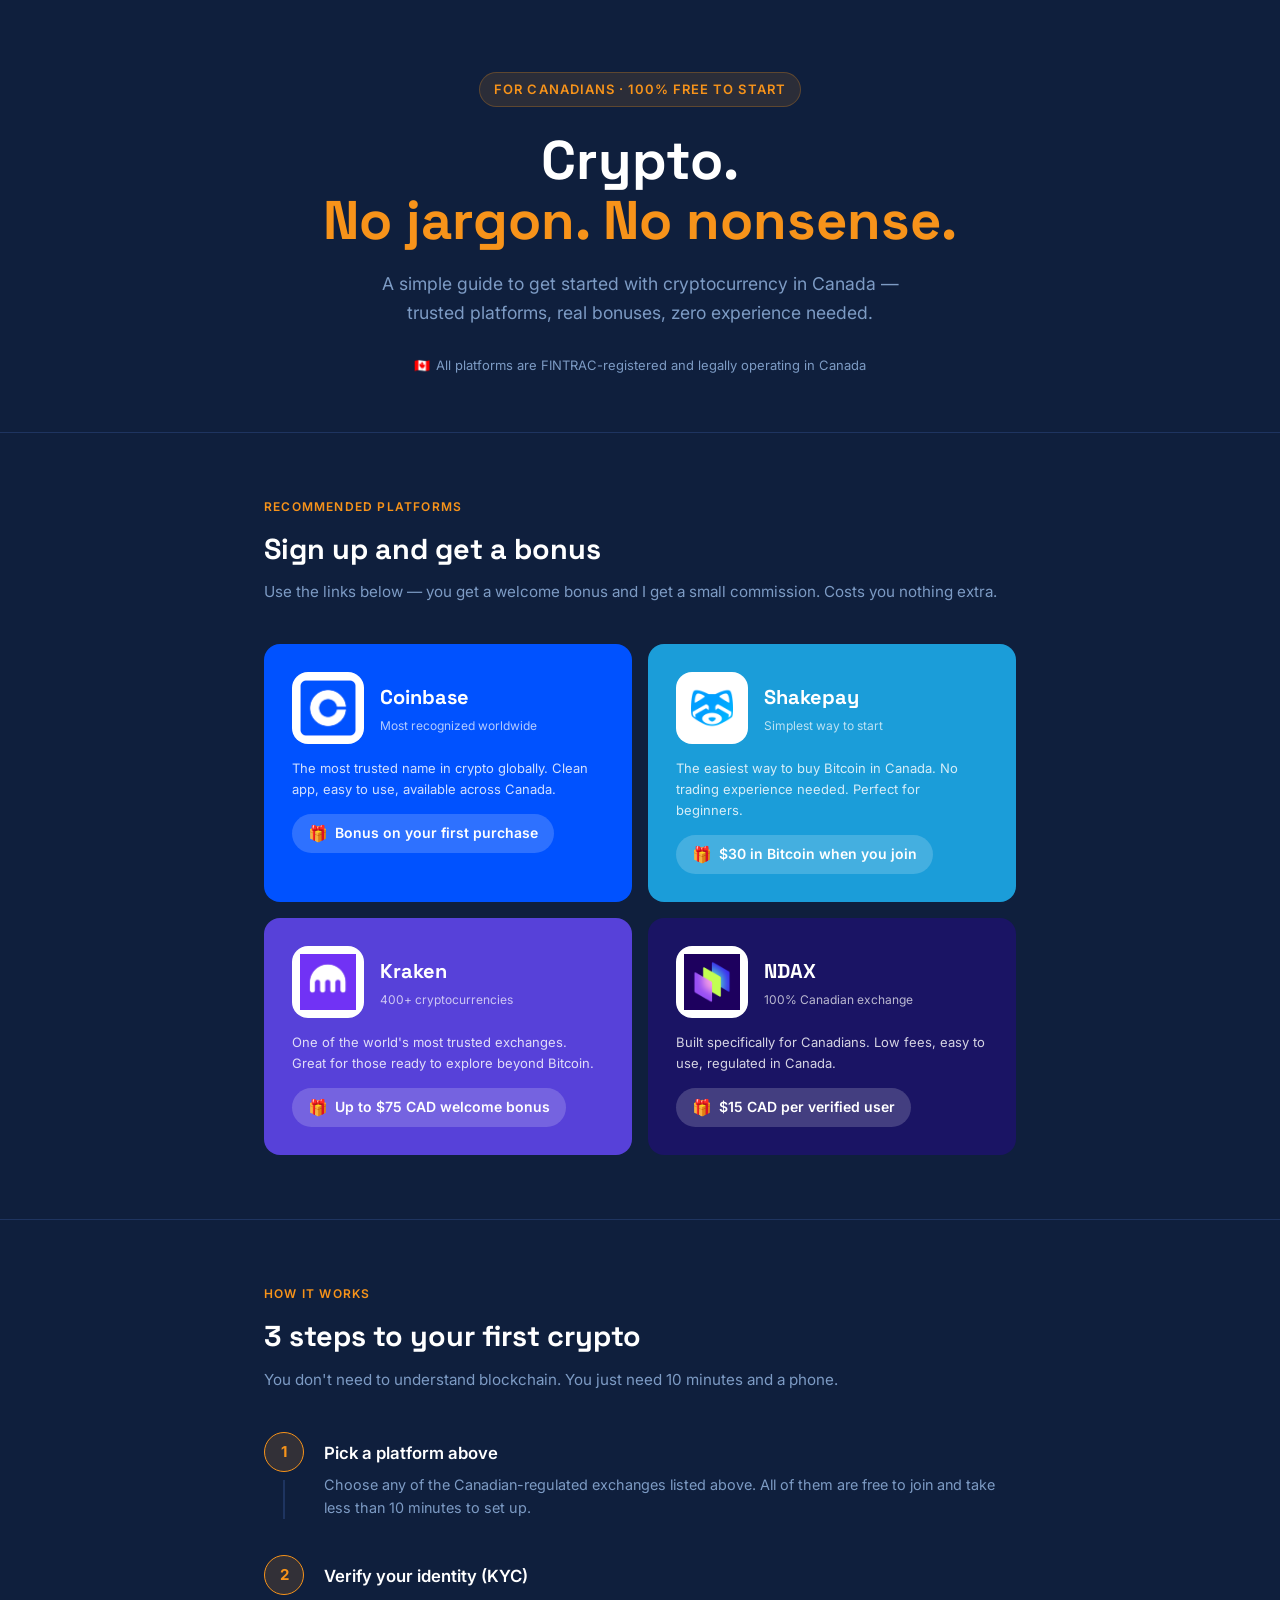
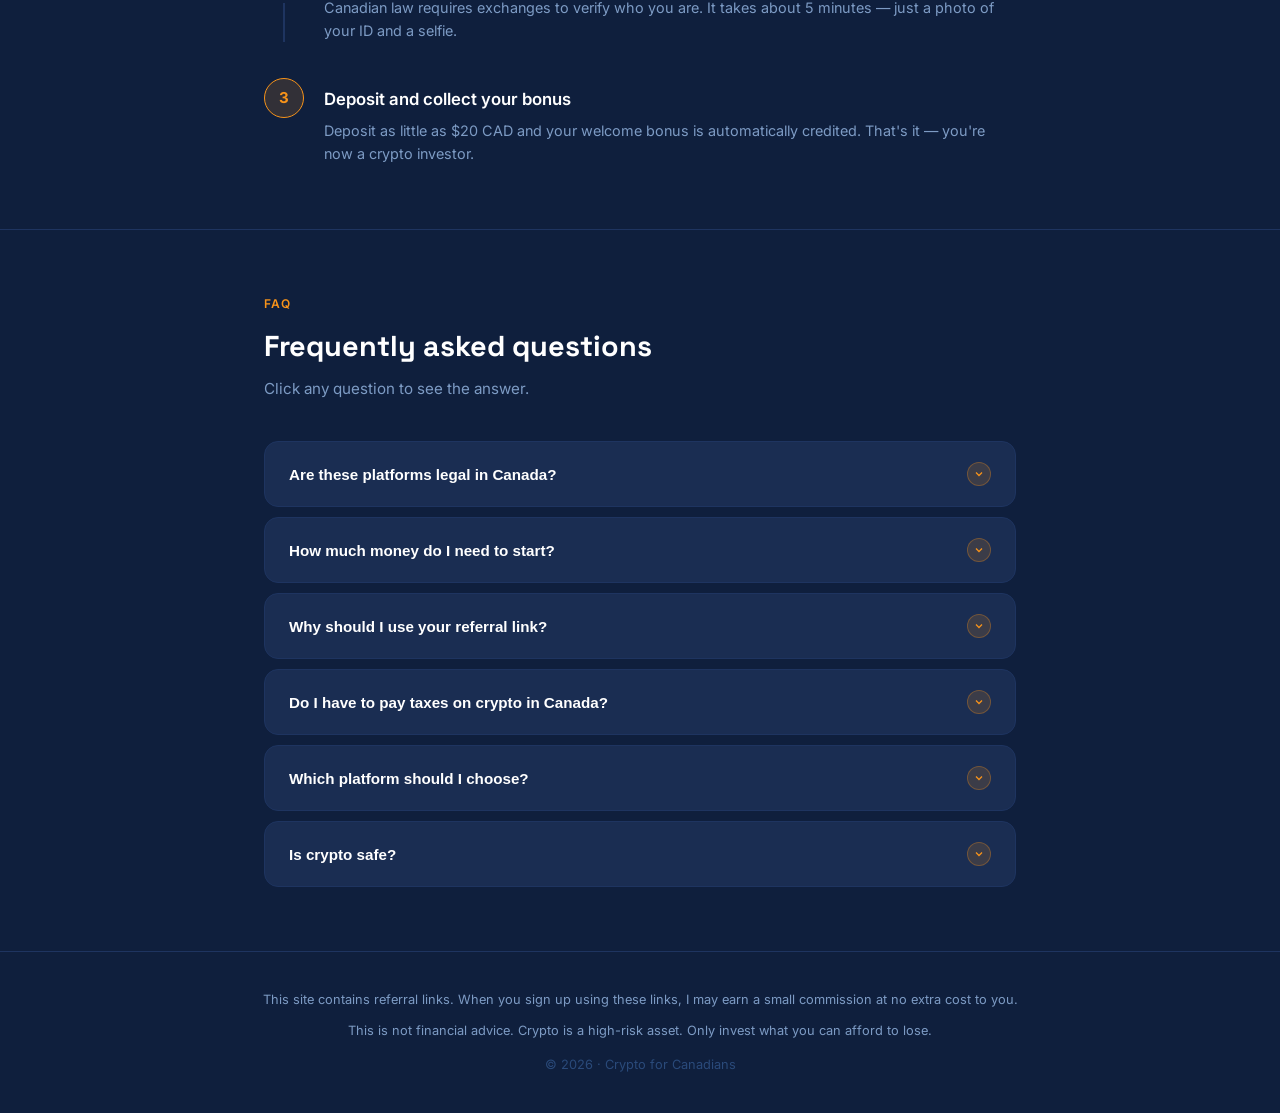
==== index.html @ 9c4e23a2 "Add files via upload" ====
<!DOCTYPE html>
<html lang="en">
<head>
  <meta charset="UTF-8" />
  <meta name="viewport" content="width=device-width, initial-scale=1.0"/>
  <title>Crypto for Canadians — Start Simple</title>
  <style>
    @import url('https://fonts.googleapis.com/css2?family=Inter:wght@400;500;600;700&family=Space+Grotesk:wght@500;700&display=swap');
    *, *::before, *::after { box-sizing: border-box; margin: 0; padding: 0; }
    :root {
      --bg: #0f1f3d;
      --surface: #162340;
      --surface2: #1a2d52;
      --border: #1e3460;
      --text: #e2e8f8;
      --muted: #7d9bc4;
      --accent: #f7931a;
      --green: #00c896;
      --white: #ffffff;
    }
    body { background: var(--bg); color: var(--text); font-family: 'Inter', sans-serif; font-size: 16px; line-height: 1.6; }

    /* HEADER */
    header { text-align: center; padding: 72px 24px 56px; border-bottom: 1px solid var(--border); }
    .badge { display: inline-block; background: rgba(247,147,26,0.12); color: var(--accent); font-size: 13px; font-weight: 600; letter-spacing: 0.08em; text-transform: uppercase; padding: 6px 14px; border-radius: 20px; margin-bottom: 24px; border: 1px solid rgba(247,147,26,0.25); }
    h1 { font-family: 'Space Grotesk', sans-serif; font-size: clamp(2.2rem, 5vw, 3.4rem); font-weight: 700; color: var(--white); line-height: 1.1; margin-bottom: 20px; }
    h1 span { color: var(--accent); }
    .subtitle { font-size: 1.1rem; color: var(--muted); max-width: 520px; margin: 0 auto 28px; }
    .trust-note { font-size: 13px; color: var(--muted); display: flex; align-items: center; justify-content: center; gap: 6px; }
    .trust-note::before { content: "🇨🇦"; }

    /* SECTIONS */
    section { max-width: 800px; margin: 0 auto; padding: 64px 24px; }
    .section-label { font-size: 12px; font-weight: 600; letter-spacing: 0.1em; text-transform: uppercase; color: var(--accent); margin-bottom: 10px; }
    h2 { font-family: 'Space Grotesk', sans-serif; font-size: 1.8rem; font-weight: 700; color: var(--white); margin-bottom: 8px; }
    .section-desc { color: var(--muted); margin-bottom: 40px; font-size: 0.95rem; }
    .divider { border: none; border-top: 1px solid var(--border); }

    /* PLATFORM CARDS */
    .cards-grid { display: grid; grid-template-columns: repeat(auto-fit, minmax(340px, 1fr)); gap: 16px; }
    .platform-card { border-radius: 16px; padding: 28px; text-decoration: none; display: flex; flex-direction: column; gap: 14px; transition: opacity 0.15s, transform 0.15s; }
    .platform-card:hover { opacity: 0.92; transform: translateY(-2px); }
    .card-header { display: flex; align-items: center; gap: 16px; }
    .card-logo-box { width: 72px; height: 72px; background: white; border-radius: 16px; display: flex; align-items: center; justify-content: center; flex-shrink: 0; padding: 8px; }
    .card-logo-box img { width: 100%; height: 100%; object-fit: contain; }
    .card-title { font-family: 'Space Grotesk', sans-serif; font-size: 1.25rem; font-weight: 700; color: #ffffff; margin: 0; }
    .card-tagline { font-size: 12px; color: rgba(255,255,255,0.7); margin: 0; margin-top: 3px; }
    .card-desc { font-size: 13px; color: rgba(255,255,255,0.82); line-height: 1.6; }
    .card-bonus { background: rgba(255,255,255,0.18); border-radius: 20px; padding: 7px 16px; display: inline-flex; align-items: center; gap: 7px; width: fit-content; }
    .card-bonus span { font-size: 14px; font-weight: 600; color: white; }

    /* HOW IT WORKS */
    .steps { display: flex; flex-direction: column; }
    .step { display: flex; gap: 20px; padding-bottom: 36px; }
    .step:last-child { padding-bottom: 0; }
    .step-left { display: flex; flex-direction: column; align-items: center; flex-shrink: 0; }
    .step-num { width: 40px; height: 40px; border-radius: 50%; background: rgba(247,147,26,0.15); border: 1.5px solid var(--accent); color: var(--accent); font-size: 15px; font-weight: 700; display: flex; align-items: center; justify-content: center; }
    .step-line { width: 1.5px; flex: 1; background: var(--border); margin-top: 8px; }
    .step:last-child .step-line { display: none; }
    .step-content { padding-top: 8px; }
    .step-content h3 { font-size: 1.05rem; font-weight: 600; color: var(--white); margin-bottom: 6px; }
    .step-content p { font-size: 0.9rem; color: var(--muted); }

    /* FAQ ACCORDION */
    .faq { display: flex; flex-direction: column; gap: 10px; }
    .faq-item { background: var(--surface2); border: 1px solid var(--border); border-radius: 14px; overflow: hidden; }
    .faq-question { width: 100%; background: none; border: none; padding: 20px 24px; display: flex; align-items: center; justify-content: space-between; gap: 16px; cursor: pointer; text-align: left; }
    .faq-question span { font-size: 0.95rem; font-weight: 600; color: var(--white); line-height: 1.4; }
    .faq-icon { width: 24px; height: 24px; border-radius: 50%; background: rgba(247,147,26,0.15); border: 1px solid rgba(247,147,26,0.3); display: flex; align-items: center; justify-content: center; flex-shrink: 0; transition: transform 0.25s, background 0.2s; }
    .faq-icon svg { width: 12px; height: 12px; stroke: var(--accent); fill: none; stroke-width: 2.5; }
    .faq-answer { max-height: 0; overflow: hidden; transition: max-height 0.3s ease; padding: 0 24px; }
    .faq-answer p { font-size: 0.88rem; color: var(--muted); line-height: 1.7; padding-bottom: 20px; }
    .faq-item.open .faq-answer { max-height: 300px; }
    .faq-item.open .faq-icon { background: rgba(247,147,26,0.25); transform: rotate(180deg); }

    /* FOOTER */
    footer { border-top: 1px solid var(--border); text-align: center; padding: 36px 24px; color: var(--muted); font-size: 0.8rem; line-height: 1.9; }

    @media (max-width: 600px) {
      .cards-grid { grid-template-columns: 1fr; }
      .platform-card { padding: 22px; }
      .card-logo-box { width: 60px; height: 60px; }
    }
  </style>
</head>
<body>

  <header>
    <div class="badge">For Canadians · 100% Free to Start</div>
    <h1>Crypto.<br><span>No jargon. No nonsense.</span></h1>
    <p class="subtitle">A simple guide to get started with cryptocurrency in Canada — trusted platforms, real bonuses, zero experience needed.</p>
    <div class="trust-note">All platforms are FINTRAC-registered and legally operating in Canada</div>
  </header>

  <section>
    <div class="section-label">Recommended platforms</div>
    <h2>Sign up and get a bonus</h2>
    <p class="section-desc">Use the links below — you get a welcome bonus and I get a small commission. Costs you nothing extra.</p>
    <div class="cards-grid">

      <a class="platform-card" href="https://coinbase.com/join/FBKDXHK?src=android-link" target="_blank" rel="noopener" style="background:#0052FF;">
        <div class="card-header">
          <div class="card-logo-box"><img src="coinbase.png" alt="Coinbase"/></div>
          <div><p class="card-title">Coinbase</p><p class="card-tagline">Most recognized worldwide</p></div>
        </div>
        <p class="card-desc">The most trusted name in crypto globally. Clean app, easy to use, available across Canada.</p>
        <div class="card-bonus">🎁 <span>Bonus on your first purchase</span></div>
      </a>

      <a class="platform-card" href="https://shakepay.me/r/RV6U7EG" target="_blank" rel="noopener" style="background:#1B9DD9;">
        <div class="card-header">
          <div class="card-logo-box"><img src="shakepay.png" alt="Shakepay"/></div>
          <div><p class="card-title">Shakepay</p><p class="card-tagline">Simplest way to start</p></div>
        </div>
        <p class="card-desc">The easiest way to buy Bitcoin in Canada. No trading experience needed. Perfect for beginners.</p>
        <div class="card-bonus">🎁 <span>$30 in Bitcoin when you join</span></div>
      </a>

      <a class="platform-card" href="https://proinvite.kraken.com/9f1e/6l5p5yu6" target="_blank" rel="noopener" style="background:#5741D9;">
        <div class="card-header">
          <div class="card-logo-box"><img src="kraken.png" alt="Kraken"/></div>
          <div><p class="card-title">Kraken</p><p class="card-tagline">400+ cryptocurrencies</p></div>
        </div>
        <p class="card-desc">One of the world's most trusted exchanges. Great for those ready to explore beyond Bitcoin.</p>
        <div class="card-bonus">🎁 <span>Up to $75 CAD welcome bonus</span></div>
      </a>

      <a class="platform-card" href="https://ref.ndax.io/NLZU/h5djb6aa" target="_blank" rel="noopener" style="background:#1A1464;">
        <div class="card-header">
          <div class="card-logo-box"><img src="ndax.png" alt="NDAX"/></div>
          <div><p class="card-title">NDAX</p><p class="card-tagline">100% Canadian exchange</p></div>
        </div>
        <p class="card-desc">Built specifically for Canadians. Low fees, easy to use, regulated in Canada.</p>
        <div class="card-bonus">🎁 <span>$15 CAD per verified user</span></div>
      </a>

    </div>
  </section>

  <hr class="divider"/>

  <section>
    <div class="section-label">How it works</div>
    <h2>3 steps to your first crypto</h2>
    <p class="section-desc">You don't need to understand blockchain. You just need 10 minutes and a phone.</p>
    <div class="steps">
      <div class="step">
        <div class="step-left"><div class="step-num">1</div><div class="step-line"></div></div>
        <div class="step-content">
          <h3>Pick a platform above</h3>
          <p>Choose any of the Canadian-regulated exchanges listed above. All of them are free to join and take less than 10 minutes to set up.</p>
        </div>
      </div>
      <div class="step">
        <div class="step-left"><div class="step-num">2</div><div class="step-line"></div></div>
        <div class="step-content">
          <h3>Verify your identity (KYC)</h3>
          <p>Canadian law requires exchanges to verify who you are. It takes about 5 minutes — just a photo of your ID and a selfie.</p>
        </div>
      </div>
      <div class="step">
        <div class="step-left"><div class="step-num">3</div><div class="step-line"></div></div>
        <div class="step-content">
          <h3>Deposit and collect your bonus</h3>
          <p>Deposit as little as $20 CAD and your welcome bonus is automatically credited. That's it — you're now a crypto investor.</p>
        </div>
      </div>
    </div>
  </section>

  <hr class="divider"/>

  <section>
    <div class="section-label">FAQ</div>
    <h2>Frequently asked questions</h2>
    <p class="section-desc">Click any question to see the answer.</p>
    <div class="faq">

      <div class="faq-item">
        <button class="faq-question">
          <span>Are these platforms legal in Canada?</span>
          <div class="faq-icon"><svg viewBox="0 0 24 24"><polyline points="6 9 12 15 18 9"></polyline></svg></div>
        </button>
        <div class="faq-answer"><p>Yes. All platforms listed here are registered with FINTRAC (Canada's financial intelligence agency) and regulated by Canadian securities commissions. They operate legally in all provinces.</p></div>
      </div>

      <div class="faq-item">
        <button class="faq-question">
          <span>How much money do I need to start?</span>
          <div class="faq-icon"><svg viewBox="0 0 24 24"><polyline points="6 9 12 15 18 9"></polyline></svg></div>
        </button>
        <div class="faq-answer"><p>Most platforms let you start with as little as $20–$50 CAD. You don't need to buy a whole Bitcoin — you can buy a fraction, like $25 worth.</p></div>
      </div>

      <div class="faq-item">
        <button class="faq-question">
          <span>Why should I use your referral link?</span>
          <div class="faq-icon"><svg viewBox="0 0 24 24"><polyline points="6 9 12 15 18 9"></polyline></svg></div>
        </button>
        <div class="faq-answer"><p>When you sign up through my link, you get a welcome bonus you wouldn't get by going directly. I also get a small reward. It costs you nothing extra — the platforms pay for it as a marketing expense.</p></div>
      </div>

      <div class="faq-item">
        <button class="faq-question">
          <span>Do I have to pay taxes on crypto in Canada?</span>
          <div class="faq-icon"><svg viewBox="0 0 24 24"><polyline points="6 9 12 15 18 9"></polyline></svg></div>
        </button>
        <div class="faq-answer"><p>Yes. The CRA (Canada Revenue Agency) considers crypto a taxable asset. If you sell at a profit, you'll owe capital gains tax. Keep records of your transactions. When in doubt, consult a tax professional.</p></div>
      </div>

      <div class="faq-item">
        <button class="faq-question">
          <span>Which platform should I choose?</span>
          <div class="faq-icon"><svg viewBox="0 0 24 24"><polyline points="6 9 12 15 18 9"></polyline></svg></div>
        </button>
        <div class="faq-answer"><p>If you're a complete beginner, start with Shakepay — it's the simplest. If you want more coins and features, go with Kraken or Coinbase. If you want a fully Canadian platform, NDAX is the one.</p></div>
      </div>

      <div class="faq-item">
        <button class="faq-question">
          <span>Is crypto safe?</span>
          <div class="faq-icon"><svg viewBox="0 0 24 24"><polyline points="6 9 12 15 18 9"></polyline></svg></div>
        </button>
        <div class="faq-answer"><p>Crypto is a high-risk, volatile asset. The platforms listed here are regulated and secure, but the value of crypto can go up or down significantly. Only invest what you can afford to lose.</p></div>
      </div>

    </div>
  </section>

  <footer>
    <p>This site contains referral links. When you sign up using these links, I may earn a small commission at no extra cost to you.</p>
    <p style="margin-top:6px;">This is not financial advice. Crypto is a high-risk asset. Only invest what you can afford to lose.</p>
    <p style="margin-top:10px; color:#2a4a7a;">© 2026 · Crypto for Canadians</p>
  </footer>

  <script>
    document.querySelectorAll('.faq-question').forEach(btn => {
      btn.addEventListener('click', () => {
        const item = btn.closest('.faq-item');
        const isOpen = item.classList.contains('open');
        document.querySelectorAll('.faq-item').forEach(i => i.classList.remove('open'));
        if (!isOpen) item.classList.add('open');
      });
    });
  </script>

</body>
</html>
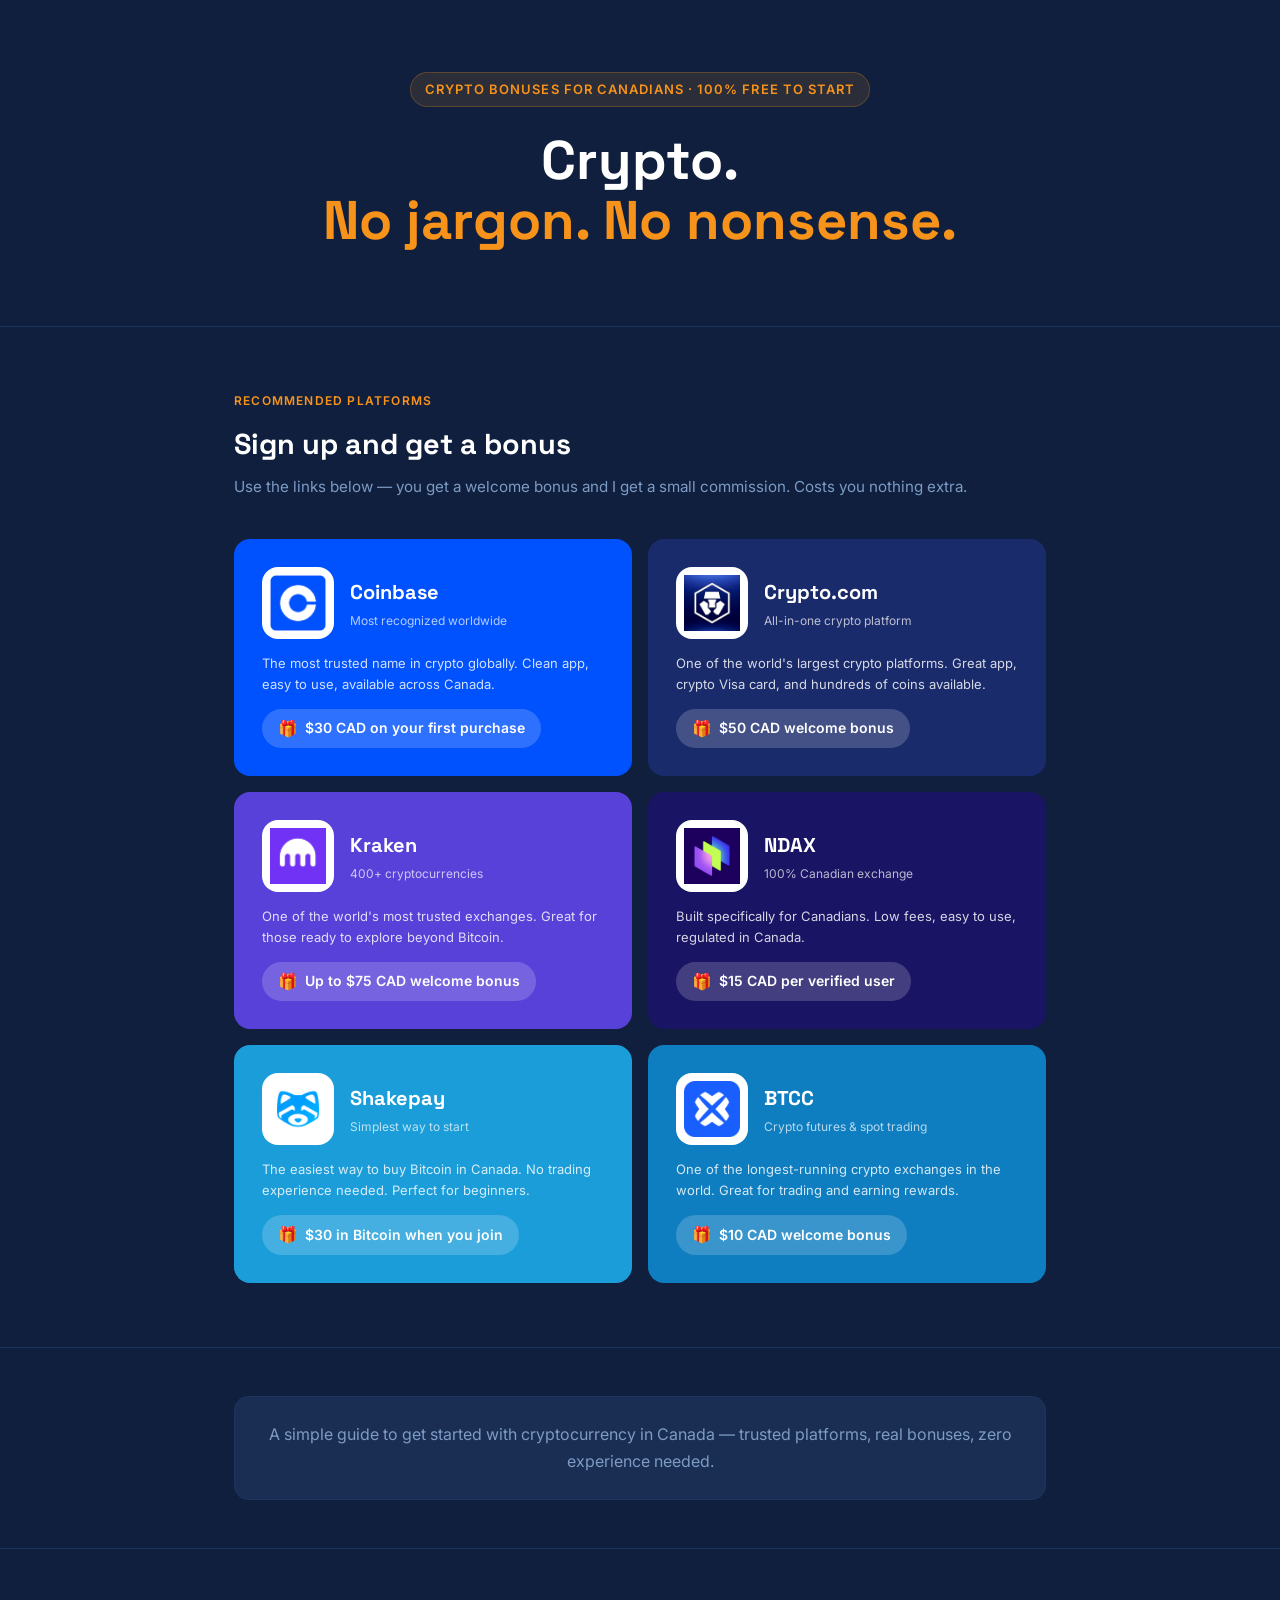
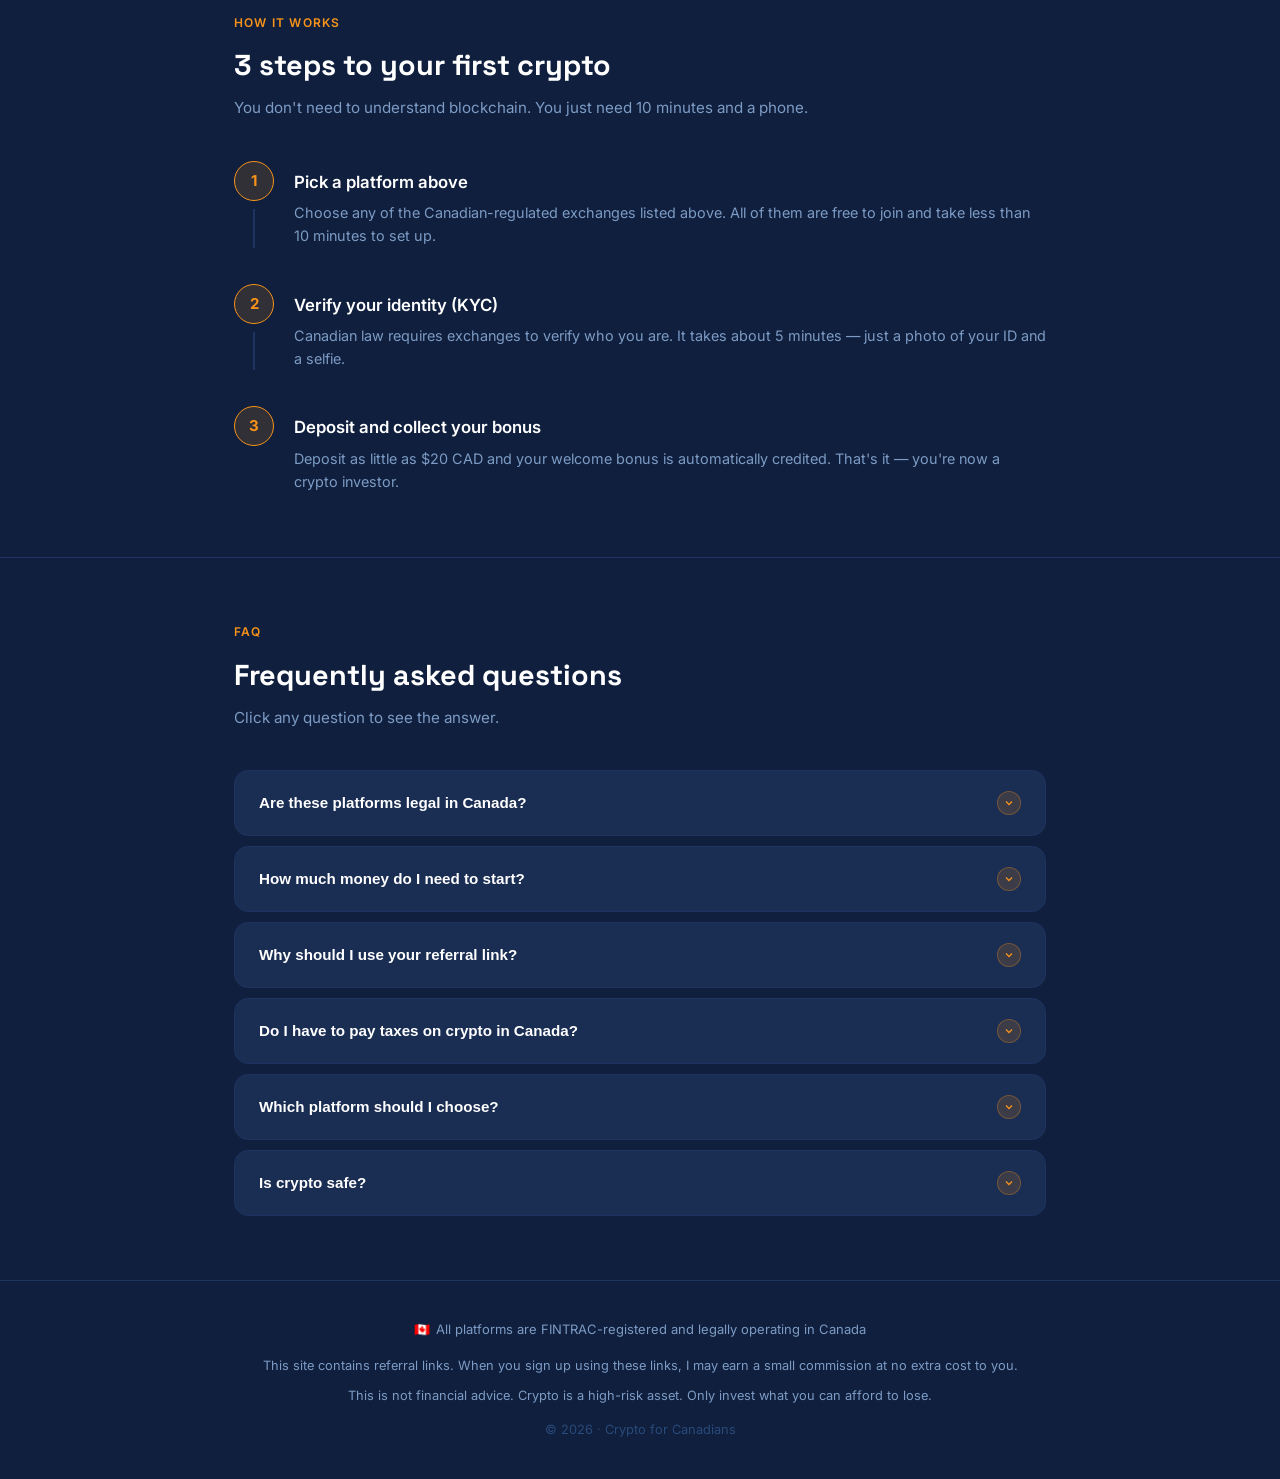
==== commit e5845531: "Add files via upload" ====
--- a/index.html
+++ b/index.html
@@ -20,17 +20,12 @@
     }
     body { background: var(--bg); color: var(--text); font-family: 'Inter', sans-serif; font-size: 16px; line-height: 1.6; }
 
-    /* HEADER */
     header { text-align: center; padding: 72px 24px 56px; border-bottom: 1px solid var(--border); }
     .badge { display: inline-block; background: rgba(247,147,26,0.12); color: var(--accent); font-size: 13px; font-weight: 600; letter-spacing: 0.08em; text-transform: uppercase; padding: 6px 14px; border-radius: 20px; margin-bottom: 24px; border: 1px solid rgba(247,147,26,0.25); }
     h1 { font-family: 'Space Grotesk', sans-serif; font-size: clamp(2.2rem, 5vw, 3.4rem); font-weight: 700; color: var(--white); line-height: 1.1; margin-bottom: 20px; }
     h1 span { color: var(--accent); }
-    .subtitle { font-size: 1.1rem; color: var(--muted); max-width: 520px; margin: 0 auto 28px; }
-    .trust-note { font-size: 13px; color: var(--muted); display: flex; align-items: center; justify-content: center; gap: 6px; }
-    .trust-note::before { content: "🇨🇦"; }
-
-    /* SECTIONS */
-    section { max-width: 800px; margin: 0 auto; padding: 64px 24px; }
+
+    section { max-width: 860px; margin: 0 auto; padding: 64px 24px; }
     .section-label { font-size: 12px; font-weight: 600; letter-spacing: 0.1em; text-transform: uppercase; color: var(--accent); margin-bottom: 10px; }
     h2 { font-family: 'Space Grotesk', sans-serif; font-size: 1.8rem; font-weight: 700; color: var(--white); margin-bottom: 8px; }
     .section-desc { color: var(--muted); margin-bottom: 40px; font-size: 0.95rem; }
@@ -49,6 +44,10 @@
     .card-bonus { background: rgba(255,255,255,0.18); border-radius: 20px; padding: 7px 16px; display: inline-flex; align-items: center; gap: 7px; width: fit-content; }
     .card-bonus span { font-size: 14px; font-weight: 600; color: white; }
 
+    /* SUBTITLE BANNER */
+    .subtitle-banner { background: var(--surface2); border: 1px solid var(--border); border-radius: 14px; padding: 24px 32px; text-align: center; margin-bottom: 0; }
+    .subtitle-banner p { font-size: 1rem; color: var(--muted); line-height: 1.7; }
+
     /* HOW IT WORKS */
     .steps { display: flex; flex-direction: column; }
     .step { display: flex; gap: 20px; padding-bottom: 36px; }
@@ -61,7 +60,7 @@
     .step-content h3 { font-size: 1.05rem; font-weight: 600; color: var(--white); margin-bottom: 6px; }
     .step-content p { font-size: 0.9rem; color: var(--muted); }
 
-    /* FAQ ACCORDION */
+    /* FAQ */
     .faq { display: flex; flex-direction: column; gap: 10px; }
     .faq-item { background: var(--surface2); border: 1px solid var(--border); border-radius: 14px; overflow: hidden; }
     .faq-question { width: 100%; background: none; border: none; padding: 20px 24px; display: flex; align-items: center; justify-content: space-between; gap: 16px; cursor: pointer; text-align: left; }
@@ -75,6 +74,8 @@
 
     /* FOOTER */
     footer { border-top: 1px solid var(--border); text-align: center; padding: 36px 24px; color: var(--muted); font-size: 0.8rem; line-height: 1.9; }
+    .trust-note { font-size: 13px; color: var(--muted); display: flex; align-items: center; justify-content: center; gap: 6px; margin-bottom: 12px; }
+    .trust-note::before { content: "🇨🇦"; }
 
     @media (max-width: 600px) {
       .cards-grid { grid-template-columns: 1fr; }
@@ -85,28 +86,61 @@
 </head>
 <body>
 
+  <!-- HEADER -->
   <header>
-    <div class="badge">For Canadians · 100% Free to Start</div>
+    <div class="badge">Crypto Bonuses for Canadians · 100% Free to Start</div>
     <h1>Crypto.<br><span>No jargon. No nonsense.</span></h1>
-    <p class="subtitle">A simple guide to get started with cryptocurrency in Canada — trusted platforms, real bonuses, zero experience needed.</p>
-    <div class="trust-note">All platforms are FINTRAC-registered and legally operating in Canada</div>
   </header>
 
+  <!-- PLATFORMS -->
   <section>
     <div class="section-label">Recommended platforms</div>
     <h2>Sign up and get a bonus</h2>
     <p class="section-desc">Use the links below — you get a welcome bonus and I get a small commission. Costs you nothing extra.</p>
+
     <div class="cards-grid">
 
+      <!-- COINBASE -->
       <a class="platform-card" href="https://coinbase.com/join/FBKDXHK?src=android-link" target="_blank" rel="noopener" style="background:#0052FF;">
         <div class="card-header">
           <div class="card-logo-box"><img src="coinbase.png" alt="Coinbase"/></div>
           <div><p class="card-title">Coinbase</p><p class="card-tagline">Most recognized worldwide</p></div>
         </div>
         <p class="card-desc">The most trusted name in crypto globally. Clean app, easy to use, available across Canada.</p>
-        <div class="card-bonus">🎁 <span>Bonus on your first purchase</span></div>
-      </a>
-
+        <div class="card-bonus">🎁 <span>$30 CAD on your first purchase</span></div>
+      </a>
+
+      <!-- CRYPTO.COM -->
+      <a class="platform-card" href="https://crypto.com/app/fdf6hh8ufr" target="_blank" rel="noopener" style="background:#1A2B6B;">
+        <div class="card-header">
+          <div class="card-logo-box"><img src="cryptodotcom.png" alt="Crypto.com"/></div>
+          <div><p class="card-title">Crypto.com</p><p class="card-tagline">All-in-one crypto platform</p></div>
+        </div>
+        <p class="card-desc">One of the world's largest crypto platforms. Great app, crypto Visa card, and hundreds of coins available.</p>
+        <div class="card-bonus">🎁 <span>$50 CAD welcome bonus</span></div>
+      </a>
+
+      <!-- KRAKEN -->
+      <a class="platform-card" href="https://proinvite.kraken.com/9f1e/6l5p5yu6" target="_blank" rel="noopener" style="background:#5741D9;">
+        <div class="card-header">
+          <div class="card-logo-box"><img src="kraken.png" alt="Kraken"/></div>
+          <div><p class="card-title">Kraken</p><p class="card-tagline">400+ cryptocurrencies</p></div>
+        </div>
+        <p class="card-desc">One of the world's most trusted exchanges. Great for those ready to explore beyond Bitcoin.</p>
+        <div class="card-bonus">🎁 <span>Up to $75 CAD welcome bonus</span></div>
+      </a>
+
+      <!-- NDAX -->
+      <a class="platform-card" href="https://ref.ndax.io/NLZU/h5djb6aa" target="_blank" rel="noopener" style="background:#1A1464;">
+        <div class="card-header">
+          <div class="card-logo-box"><img src="ndax.png" alt="NDAX"/></div>
+          <div><p class="card-title">NDAX</p><p class="card-tagline">100% Canadian exchange</p></div>
+        </div>
+        <p class="card-desc">Built specifically for Canadians. Low fees, easy to use, regulated in Canada.</p>
+        <div class="card-bonus">🎁 <span>$15 CAD per verified user</span></div>
+      </a>
+
+      <!-- SHAKEPAY -->
       <a class="platform-card" href="https://shakepay.me/r/RV6U7EG" target="_blank" rel="noopener" style="background:#1B9DD9;">
         <div class="card-header">
           <div class="card-logo-box"><img src="shakepay.png" alt="Shakepay"/></div>
@@ -116,22 +150,14 @@
         <div class="card-bonus">🎁 <span>$30 in Bitcoin when you join</span></div>
       </a>
 
-      <a class="platform-card" href="https://proinvite.kraken.com/9f1e/6l5p5yu6" target="_blank" rel="noopener" style="background:#5741D9;">
-        <div class="card-header">
-          <div class="card-logo-box"><img src="kraken.png" alt="Kraken"/></div>
-          <div><p class="card-title">Kraken</p><p class="card-tagline">400+ cryptocurrencies</p></div>
-        </div>
-        <p class="card-desc">One of the world's most trusted exchanges. Great for those ready to explore beyond Bitcoin.</p>
-        <div class="card-bonus">🎁 <span>Up to $75 CAD welcome bonus</span></div>
-      </a>
-
-      <a class="platform-card" href="https://ref.ndax.io/NLZU/h5djb6aa" target="_blank" rel="noopener" style="background:#1A1464;">
-        <div class="card-header">
-          <div class="card-logo-box"><img src="ndax.png" alt="NDAX"/></div>
-          <div><p class="card-title">NDAX</p><p class="card-tagline">100% Canadian exchange</p></div>
-        </div>
-        <p class="card-desc">Built specifically for Canadians. Low fees, easy to use, regulated in Canada.</p>
-        <div class="card-bonus">🎁 <span>$15 CAD per verified user</span></div>
+      <!-- BTCC -->
+      <a class="platform-card" href="https://btcc.com/invite/Uflbmy2" target="_blank" rel="noopener" style="background:#0E7EC0;">
+        <div class="card-header">
+          <div class="card-logo-box"><img src="btcc.png" alt="BTCC"/></div>
+          <div><p class="card-title">BTCC</p><p class="card-tagline">Crypto futures & spot trading</p></div>
+        </div>
+        <p class="card-desc">One of the longest-running crypto exchanges in the world. Great for trading and earning rewards.</p>
+        <div class="card-bonus">🎁 <span>$10 CAD welcome bonus</span></div>
       </a>
 
     </div>
@@ -139,6 +165,16 @@
 
   <hr class="divider"/>
 
+  <!-- SUBTITLE BANNER -->
+  <section style="padding-top: 48px; padding-bottom: 48px;">
+    <div class="subtitle-banner">
+      <p>A simple guide to get started with cryptocurrency in Canada — trusted platforms, real bonuses, zero experience needed.</p>
+    </div>
+  </section>
+
+  <hr class="divider"/>
+
+  <!-- HOW IT WORKS -->
   <section>
     <div class="section-label">How it works</div>
     <h2>3 steps to your first crypto</h2>
@@ -170,6 +206,7 @@
 
   <hr class="divider"/>
 
+  <!-- FAQ -->
   <section>
     <div class="section-label">FAQ</div>
     <h2>Frequently asked questions</h2>
@@ -213,7 +250,7 @@
           <span>Which platform should I choose?</span>
           <div class="faq-icon"><svg viewBox="0 0 24 24"><polyline points="6 9 12 15 18 9"></polyline></svg></div>
         </button>
-        <div class="faq-answer"><p>If you're a complete beginner, start with Shakepay — it's the simplest. If you want more coins and features, go with Kraken or Coinbase. If you want a fully Canadian platform, NDAX is the one.</p></div>
+        <div class="faq-answer"><p>If you're a complete beginner, start with Shakepay or Coinbase — they're the simplest. If you want more coins and features, go with Kraken or Crypto.com. If you want a fully Canadian platform, NDAX is the one.</p></div>
       </div>
 
       <div class="faq-item">
@@ -227,7 +264,9 @@
     </div>
   </section>
 
+  <!-- FOOTER -->
   <footer>
+    <div class="trust-note">All platforms are FINTRAC-registered and legally operating in Canada</div>
     <p>This site contains referral links. When you sign up using these links, I may earn a small commission at no extra cost to you.</p>
     <p style="margin-top:6px;">This is not financial advice. Crypto is a high-risk asset. Only invest what you can afford to lose.</p>
     <p style="margin-top:10px; color:#2a4a7a;">© 2026 · Crypto for Canadians</p>
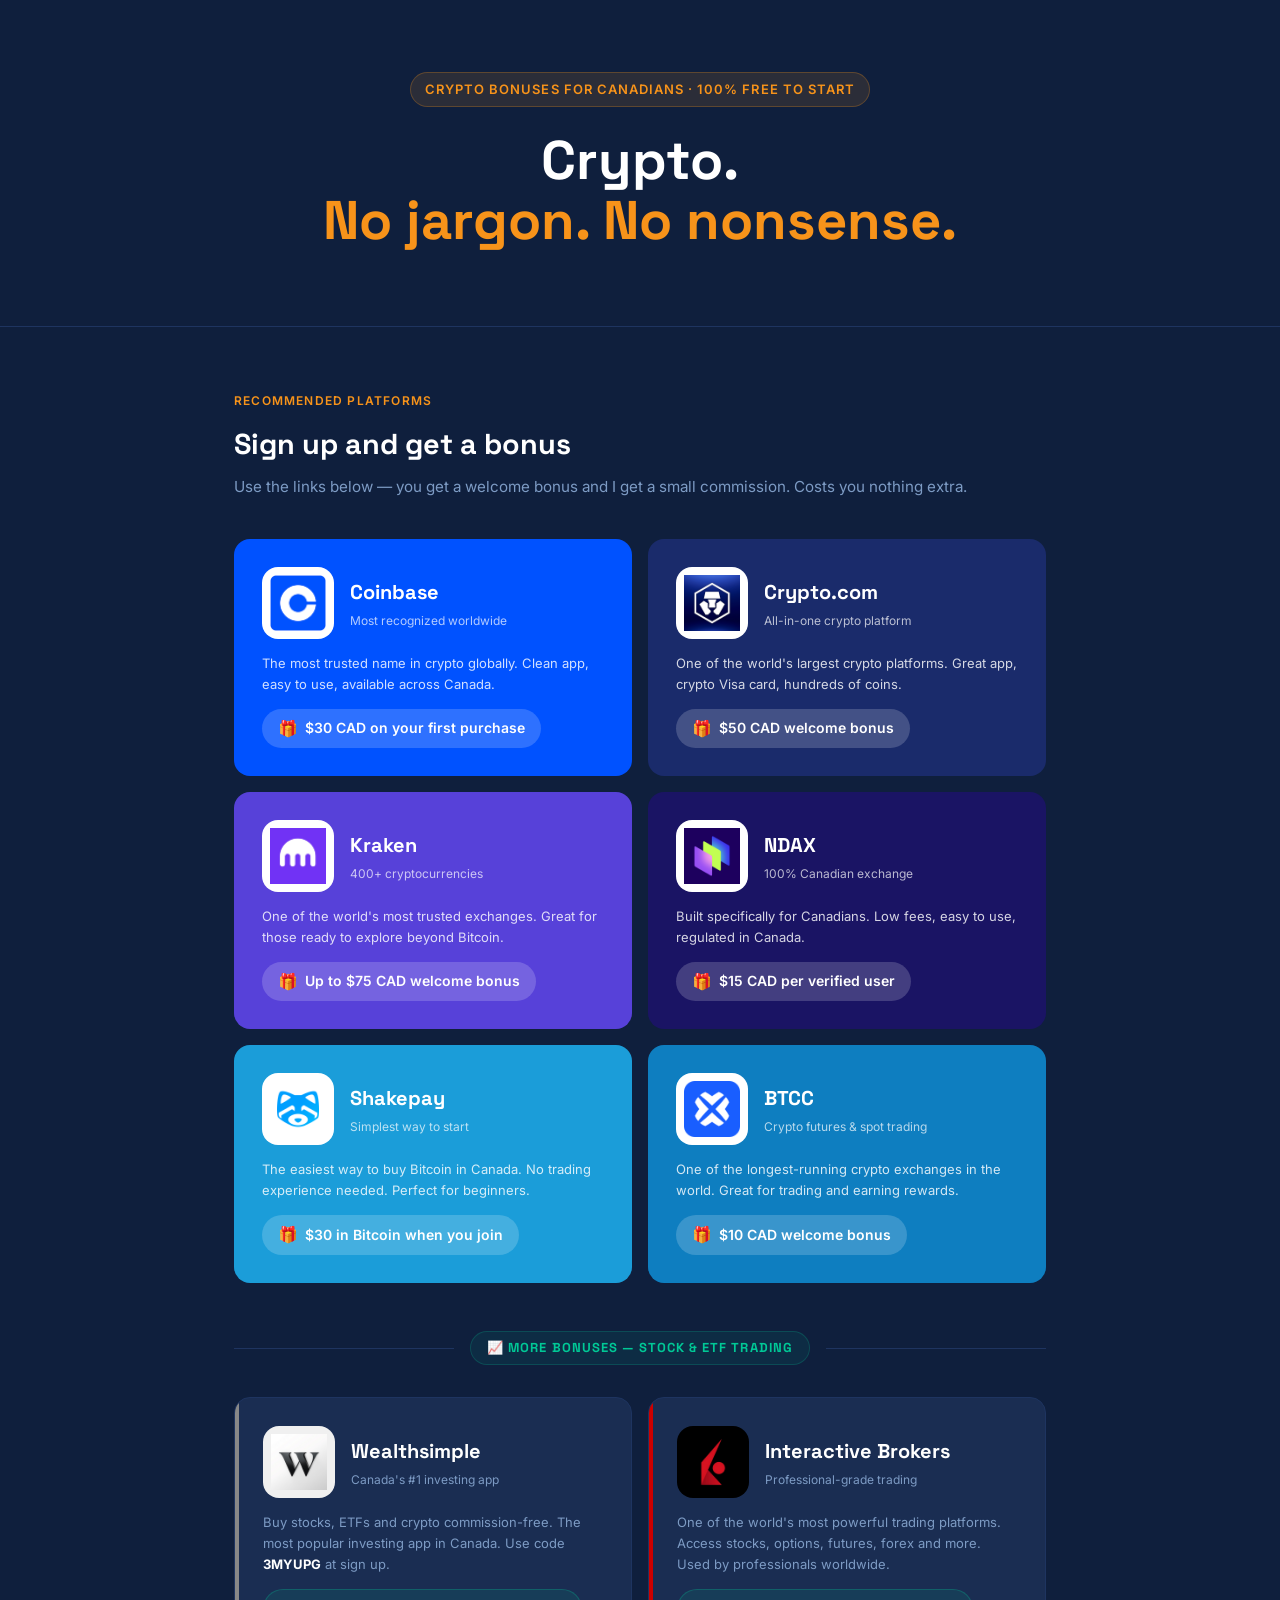
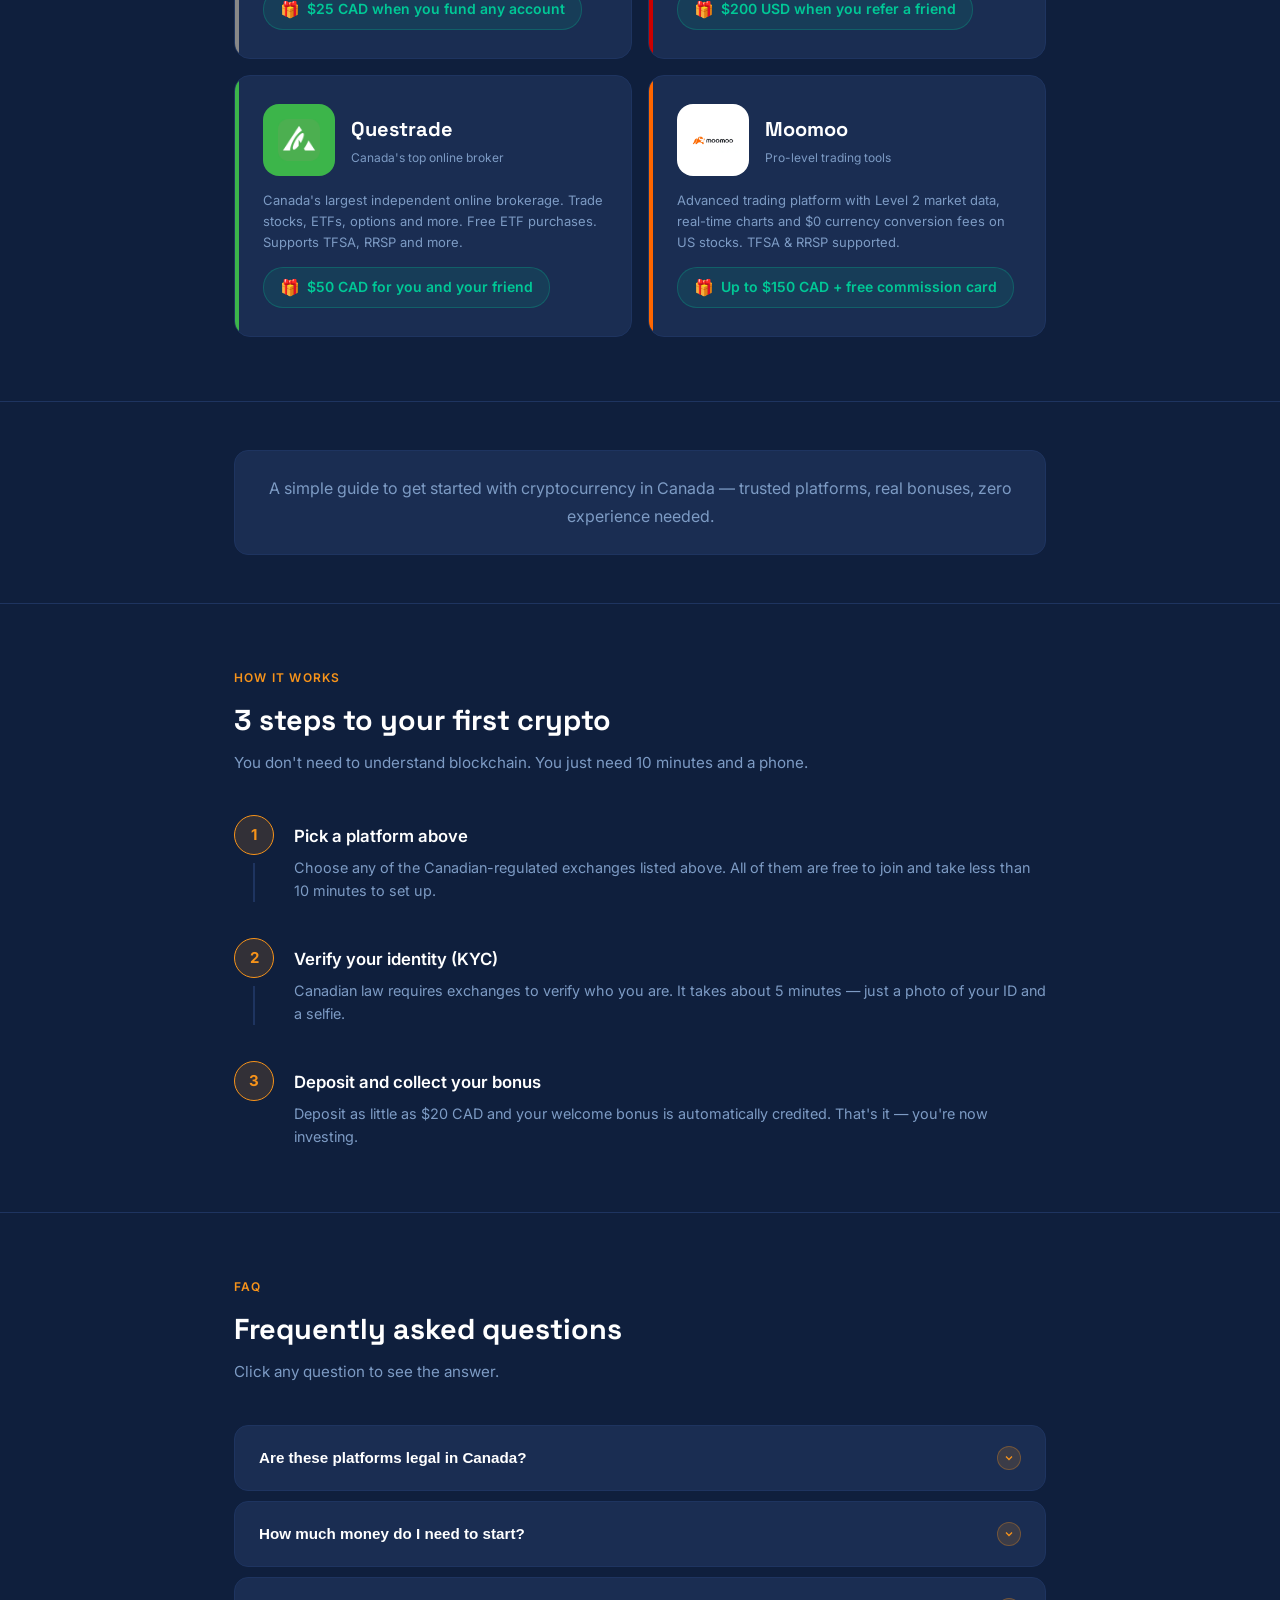
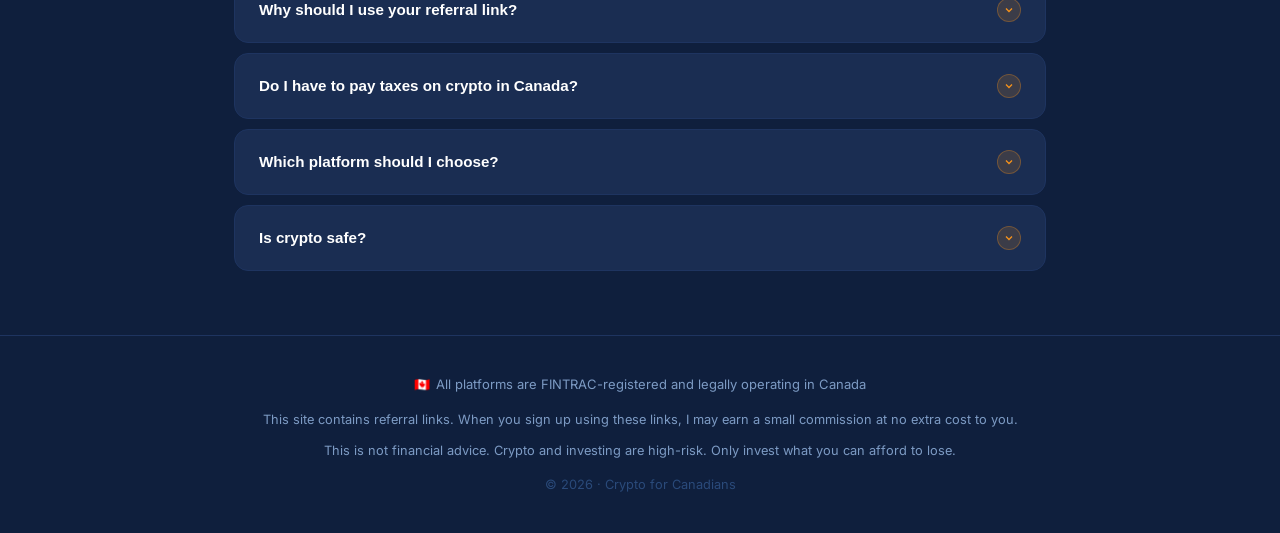
==== commit 93c450c3: "Add files via upload" ====
--- a/index.html
+++ b/index.html
@@ -31,7 +31,7 @@
     .section-desc { color: var(--muted); margin-bottom: 40px; font-size: 0.95rem; }
     .divider { border: none; border-top: 1px solid var(--border); }
 
-    /* PLATFORM CARDS */
+    /* CRYPTO CARDS */
     .cards-grid { display: grid; grid-template-columns: repeat(auto-fit, minmax(340px, 1fr)); gap: 16px; }
     .platform-card { border-radius: 16px; padding: 28px; text-decoration: none; display: flex; flex-direction: column; gap: 14px; transition: opacity 0.15s, transform 0.15s; }
     .platform-card:hover { opacity: 0.92; transform: translateY(-2px); }
@@ -44,8 +44,24 @@
     .card-bonus { background: rgba(255,255,255,0.18); border-radius: 20px; padding: 7px 16px; display: inline-flex; align-items: center; gap: 7px; width: fit-content; }
     .card-bonus span { font-size: 14px; font-weight: 600; color: white; }
 
+    /* TRADING DIVIDER */
+    .trading-divider { display: flex; align-items: center; gap: 16px; margin-bottom: 32px; margin-top: 48px; }
+    .trading-divider::before, .trading-divider::after { content: ''; flex: 1; height: 1px; background: var(--border); }
+    .trading-divider-label { font-family: 'Space Grotesk', sans-serif; font-size: 13px; font-weight: 700; color: var(--green); letter-spacing: 0.08em; text-transform: uppercase; white-space: nowrap; padding: 6px 16px; border-radius: 20px; background: rgba(0,200,150,0.08); border: 1px solid rgba(0,200,150,0.2); }
+
+    /* TRADING CARDS */
+    .trading-card { border-radius: 16px; padding: 28px; text-decoration: none; display: flex; flex-direction: column; gap: 14px; transition: opacity 0.15s, transform 0.15s; border: 1.5px solid var(--border); background: var(--surface2); position: relative; overflow: hidden; }
+    .trading-card::before { content: ''; position: absolute; top: 0; left: 0; width: 4px; height: 100%; }
+    .trading-card.ws::before  { background: #888888; }
+    .trading-card.ibkr::before { background: #cc0000; }
+    .trading-card.qt::before  { background: #3cb54a; }
+    .trading-card.moo::before { background: #ff6600; }
+    .trading-card:hover { border-color: var(--green); transform: translateY(-2px); }
+    .trading-bonus { background: rgba(0,200,150,0.1); border: 1px solid rgba(0,200,150,0.25); border-radius: 20px; padding: 7px 16px; display: inline-flex; align-items: center; gap: 7px; width: fit-content; }
+    .trading-bonus span { font-size: 14px; font-weight: 600; color: var(--green); }
+
     /* SUBTITLE BANNER */
-    .subtitle-banner { background: var(--surface2); border: 1px solid var(--border); border-radius: 14px; padding: 24px 32px; text-align: center; margin-bottom: 0; }
+    .subtitle-banner { background: var(--surface2); border: 1px solid var(--border); border-radius: 14px; padding: 24px 32px; text-align: center; }
     .subtitle-banner p { font-size: 1rem; color: var(--muted); line-height: 1.7; }
 
     /* HOW IT WORKS */
@@ -72,27 +88,24 @@
     .faq-item.open .faq-answer { max-height: 300px; }
     .faq-item.open .faq-icon { background: rgba(247,147,26,0.25); transform: rotate(180deg); }
 
-    /* FOOTER */
     footer { border-top: 1px solid var(--border); text-align: center; padding: 36px 24px; color: var(--muted); font-size: 0.8rem; line-height: 1.9; }
     .trust-note { font-size: 13px; color: var(--muted); display: flex; align-items: center; justify-content: center; gap: 6px; margin-bottom: 12px; }
     .trust-note::before { content: "🇨🇦"; }
 
     @media (max-width: 600px) {
       .cards-grid { grid-template-columns: 1fr; }
-      .platform-card { padding: 22px; }
+      .platform-card, .trading-card { padding: 22px; }
       .card-logo-box { width: 60px; height: 60px; }
     }
   </style>
 </head>
 <body>
 
-  <!-- HEADER -->
   <header>
     <div class="badge">Crypto Bonuses for Canadians · 100% Free to Start</div>
     <h1>Crypto.<br><span>No jargon. No nonsense.</span></h1>
   </header>
 
-  <!-- PLATFORMS -->
   <section>
     <div class="section-label">Recommended platforms</div>
     <h2>Sign up and get a bonus</h2>
@@ -100,7 +113,6 @@
 
     <div class="cards-grid">
 
-      <!-- COINBASE -->
       <a class="platform-card" href="https://coinbase.com/join/FBKDXHK?src=android-link" target="_blank" rel="noopener" style="background:#0052FF;">
         <div class="card-header">
           <div class="card-logo-box"><img src="coinbase.png" alt="Coinbase"/></div>
@@ -110,17 +122,15 @@
         <div class="card-bonus">🎁 <span>$30 CAD on your first purchase</span></div>
       </a>
 
-      <!-- CRYPTO.COM -->
       <a class="platform-card" href="https://crypto.com/app/fdf6hh8ufr" target="_blank" rel="noopener" style="background:#1A2B6B;">
         <div class="card-header">
           <div class="card-logo-box"><img src="cryptodotcom.png" alt="Crypto.com"/></div>
           <div><p class="card-title">Crypto.com</p><p class="card-tagline">All-in-one crypto platform</p></div>
         </div>
-        <p class="card-desc">One of the world's largest crypto platforms. Great app, crypto Visa card, and hundreds of coins available.</p>
+        <p class="card-desc">One of the world's largest crypto platforms. Great app, crypto Visa card, hundreds of coins.</p>
         <div class="card-bonus">🎁 <span>$50 CAD welcome bonus</span></div>
       </a>
 
-      <!-- KRAKEN -->
       <a class="platform-card" href="https://proinvite.kraken.com/9f1e/6l5p5yu6" target="_blank" rel="noopener" style="background:#5741D9;">
         <div class="card-header">
           <div class="card-logo-box"><img src="kraken.png" alt="Kraken"/></div>
@@ -130,7 +140,6 @@
         <div class="card-bonus">🎁 <span>Up to $75 CAD welcome bonus</span></div>
       </a>
 
-      <!-- NDAX -->
       <a class="platform-card" href="https://ref.ndax.io/NLZU/h5djb6aa" target="_blank" rel="noopener" style="background:#1A1464;">
         <div class="card-header">
           <div class="card-logo-box"><img src="ndax.png" alt="NDAX"/></div>
@@ -140,7 +149,6 @@
         <div class="card-bonus">🎁 <span>$15 CAD per verified user</span></div>
       </a>
 
-      <!-- SHAKEPAY -->
       <a class="platform-card" href="https://shakepay.me/r/RV6U7EG" target="_blank" rel="noopener" style="background:#1B9DD9;">
         <div class="card-header">
           <div class="card-logo-box"><img src="shakepay.png" alt="Shakepay"/></div>
@@ -150,7 +158,6 @@
         <div class="card-bonus">🎁 <span>$30 in Bitcoin when you join</span></div>
       </a>
 
-      <!-- BTCC -->
       <a class="platform-card" href="https://btcc.com/invite/Uflbmy2" target="_blank" rel="noopener" style="background:#0E7EC0;">
         <div class="card-header">
           <div class="card-logo-box"><img src="btcc.png" alt="BTCC"/></div>
@@ -161,11 +168,75 @@
       </a>
 
     </div>
+
+    <!-- TRADING SECTION -->
+    <div class="trading-divider">
+      <div class="trading-divider-label">📈 More bonuses — Stock & ETF trading</div>
+    </div>
+
+    <div class="cards-grid">
+
+      <a class="trading-card ws" href="https://www.wealthsimple.com/invite/3MYUPG" target="_blank" rel="noopener">
+        <div class="card-header">
+          <div class="card-logo-box" style="background:#f0f0f0;">
+            <img src="wealthsimple.png" alt="Wealthsimple"/>
+          </div>
+          <div>
+            <p class="card-title">Wealthsimple</p>
+            <p class="card-tagline" style="color:var(--muted);">Canada's #1 investing app</p>
+          </div>
+        </div>
+        <p class="card-desc" style="color:var(--muted);">Buy stocks, ETFs and crypto commission-free. The most popular investing app in Canada. Use code <strong style="color:var(--white);">3MYUPG</strong> at sign up.</p>
+        <div class="trading-bonus">🎁 <span>$25 CAD when you fund any account</span></div>
+      </a>
+
+      <a class="trading-card ibkr" href="https://ibkr.com/referral/juan8609" target="_blank" rel="noopener">
+        <div class="card-header">
+          <div class="card-logo-box" style="background:#000000;">
+            <img src="interactivebrokers.png" alt="Interactive Brokers"/>
+          </div>
+          <div>
+            <p class="card-title">Interactive Brokers</p>
+            <p class="card-tagline" style="color:var(--muted);">Professional-grade trading</p>
+          </div>
+        </div>
+        <p class="card-desc" style="color:var(--muted);">One of the world's most powerful trading platforms. Access stocks, options, futures, forex and more. Used by professionals worldwide.</p>
+        <div class="trading-bonus">🎁 <span>$200 USD when you refer a friend</span></div>
+      </a>
+
+      <a class="trading-card qt" href="https://start.questrade.com/?oaa_promo=626130488496851&s_cid=RAF14_share_link_refer_a_friend_email&utm_medium=share_link&utm_source=refer_a_friend&utm_campaign=RAF14&utm_content=personalized_link" target="_blank" rel="noopener">
+        <div class="card-header">
+          <div class="card-logo-box" style="background:#3cb54a;">
+            <img src="questrade.png" alt="Questrade"/>
+          </div>
+          <div>
+            <p class="card-title">Questrade</p>
+            <p class="card-tagline" style="color:var(--muted);">Canada's top online broker</p>
+          </div>
+        </div>
+        <p class="card-desc" style="color:var(--muted);">Canada's largest independent online brokerage. Trade stocks, ETFs, options and more. Free ETF purchases. Supports TFSA, RRSP and more.</p>
+        <div class="trading-bonus">🎁 <span>$50 CAD for you and your friend</span></div>
+      </a>
+
+      <a class="trading-card moo" href="https://www.moomoo.com/ca/events/referral?global_content=%7B%22promote_id%22%3A14334%2C%22sub_promote_id%22%3A1%2C%22invite%22%3A76715117%7D" target="_blank" rel="noopener">
+        <div class="card-header">
+          <div class="card-logo-box" style="background:#ffffff;">
+            <img src="moomoo.png" alt="Moomoo"/>
+          </div>
+          <div>
+            <p class="card-title">Moomoo</p>
+            <p class="card-tagline" style="color:var(--muted);">Pro-level trading tools</p>
+          </div>
+        </div>
+        <p class="card-desc" style="color:var(--muted);">Advanced trading platform with Level 2 market data, real-time charts and $0 currency conversion fees on US stocks. TFSA & RRSP supported.</p>
+        <div class="trading-bonus">🎁 <span>Up to $150 CAD + free commission card</span></div>
+      </a>
+
+    </div>
   </section>
 
   <hr class="divider"/>
 
-  <!-- SUBTITLE BANNER -->
   <section style="padding-top: 48px; padding-bottom: 48px;">
     <div class="subtitle-banner">
       <p>A simple guide to get started with cryptocurrency in Canada — trusted platforms, real bonuses, zero experience needed.</p>
@@ -174,7 +245,6 @@
 
   <hr class="divider"/>
 
-  <!-- HOW IT WORKS -->
   <section>
     <div class="section-label">How it works</div>
     <h2>3 steps to your first crypto</h2>
@@ -198,7 +268,7 @@
         <div class="step-left"><div class="step-num">3</div><div class="step-line"></div></div>
         <div class="step-content">
           <h3>Deposit and collect your bonus</h3>
-          <p>Deposit as little as $20 CAD and your welcome bonus is automatically credited. That's it — you're now a crypto investor.</p>
+          <p>Deposit as little as $20 CAD and your welcome bonus is automatically credited. That's it — you're now investing.</p>
         </div>
       </div>
     </div>
@@ -206,7 +276,6 @@
 
   <hr class="divider"/>
 
-  <!-- FAQ -->
   <section>
     <div class="section-label">FAQ</div>
     <h2>Frequently asked questions</h2>
@@ -250,7 +319,7 @@
           <span>Which platform should I choose?</span>
           <div class="faq-icon"><svg viewBox="0 0 24 24"><polyline points="6 9 12 15 18 9"></polyline></svg></div>
         </button>
-        <div class="faq-answer"><p>If you're a complete beginner, start with Shakepay or Coinbase — they're the simplest. If you want more coins and features, go with Kraken or Crypto.com. If you want a fully Canadian platform, NDAX is the one.</p></div>
+        <div class="faq-answer"><p>For crypto beginners, start with Shakepay or Coinbase. For stocks and ETFs, Wealthsimple is Canada's easiest option. For active traders, Moomoo or Questrade are excellent choices. If you want professional-grade trading, Interactive Brokers is the gold standard.</p></div>
       </div>
 
       <div class="faq-item">
@@ -264,11 +333,10 @@
     </div>
   </section>
 
-  <!-- FOOTER -->
   <footer>
     <div class="trust-note">All platforms are FINTRAC-registered and legally operating in Canada</div>
     <p>This site contains referral links. When you sign up using these links, I may earn a small commission at no extra cost to you.</p>
-    <p style="margin-top:6px;">This is not financial advice. Crypto is a high-risk asset. Only invest what you can afford to lose.</p>
+    <p style="margin-top:6px;">This is not financial advice. Crypto and investing are high-risk. Only invest what you can afford to lose.</p>
     <p style="margin-top:10px; color:#2a4a7a;">© 2026 · Crypto for Canadians</p>
   </footer>
 
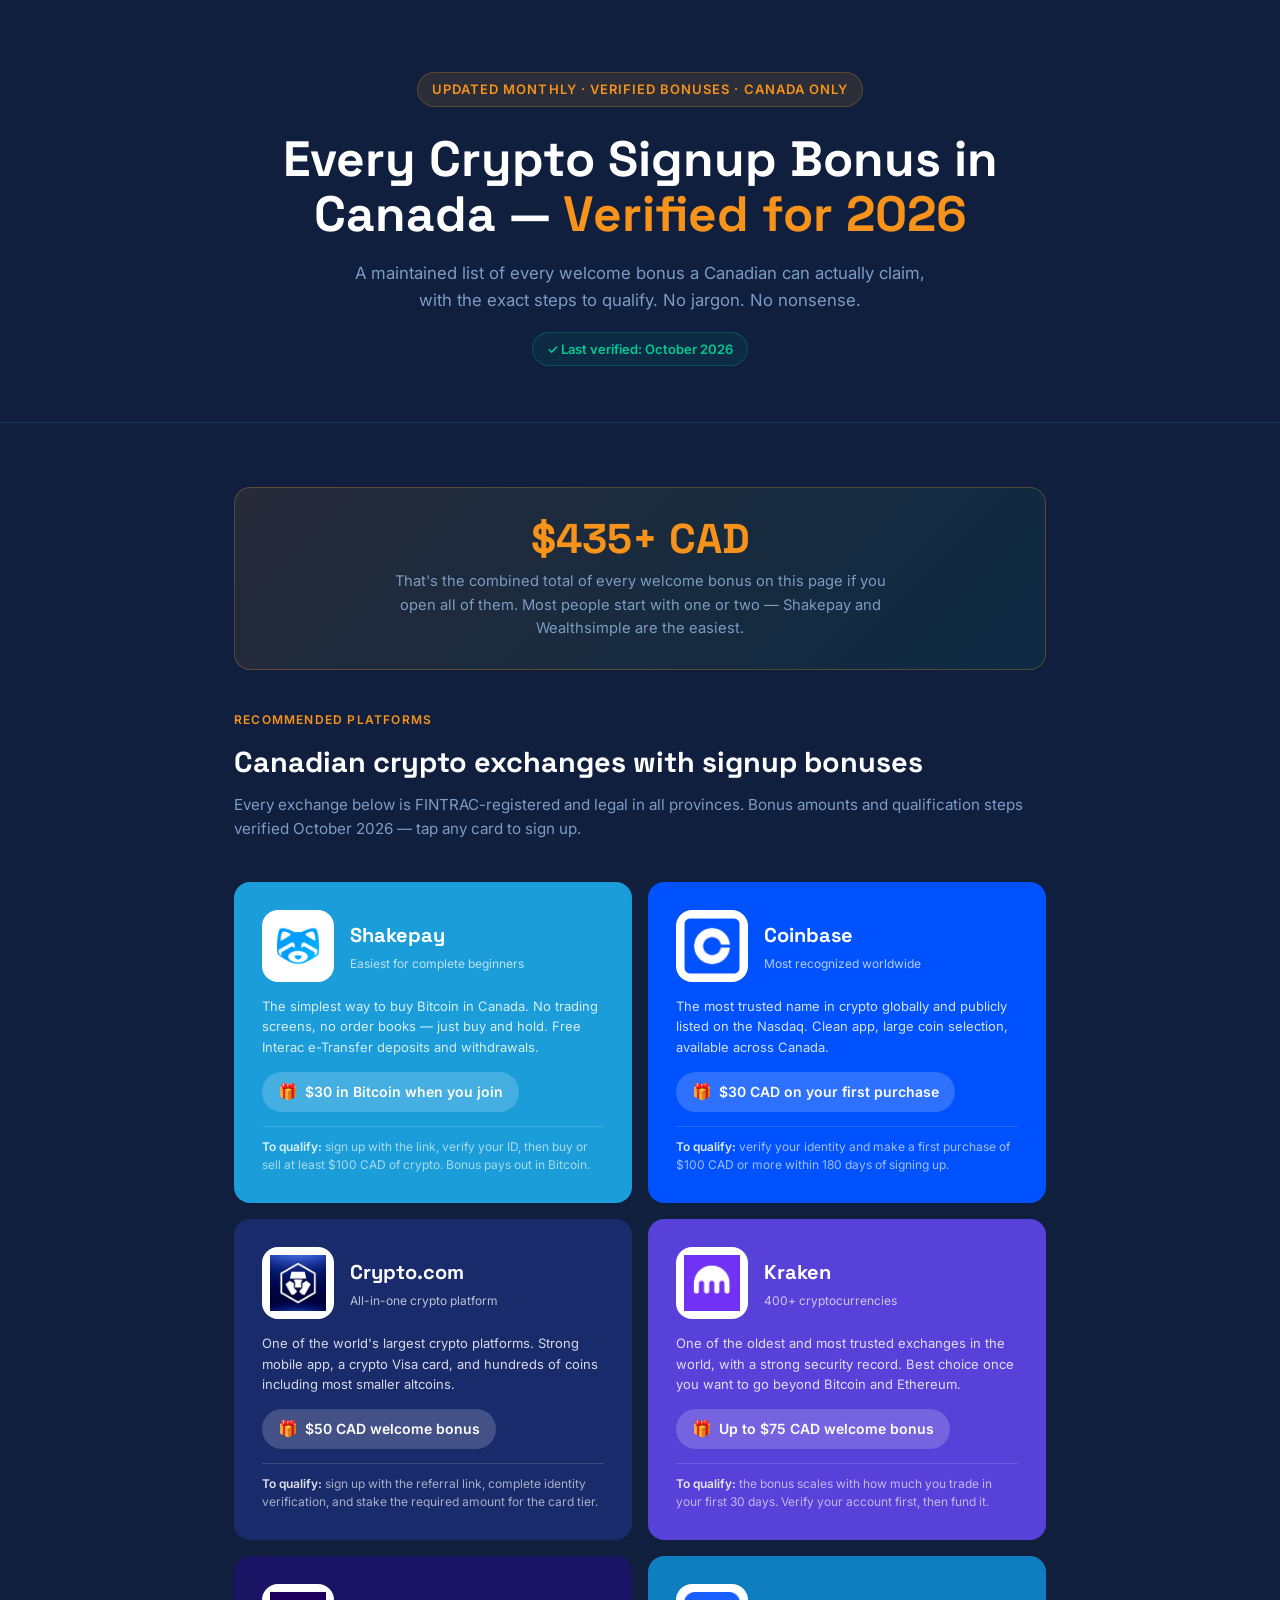
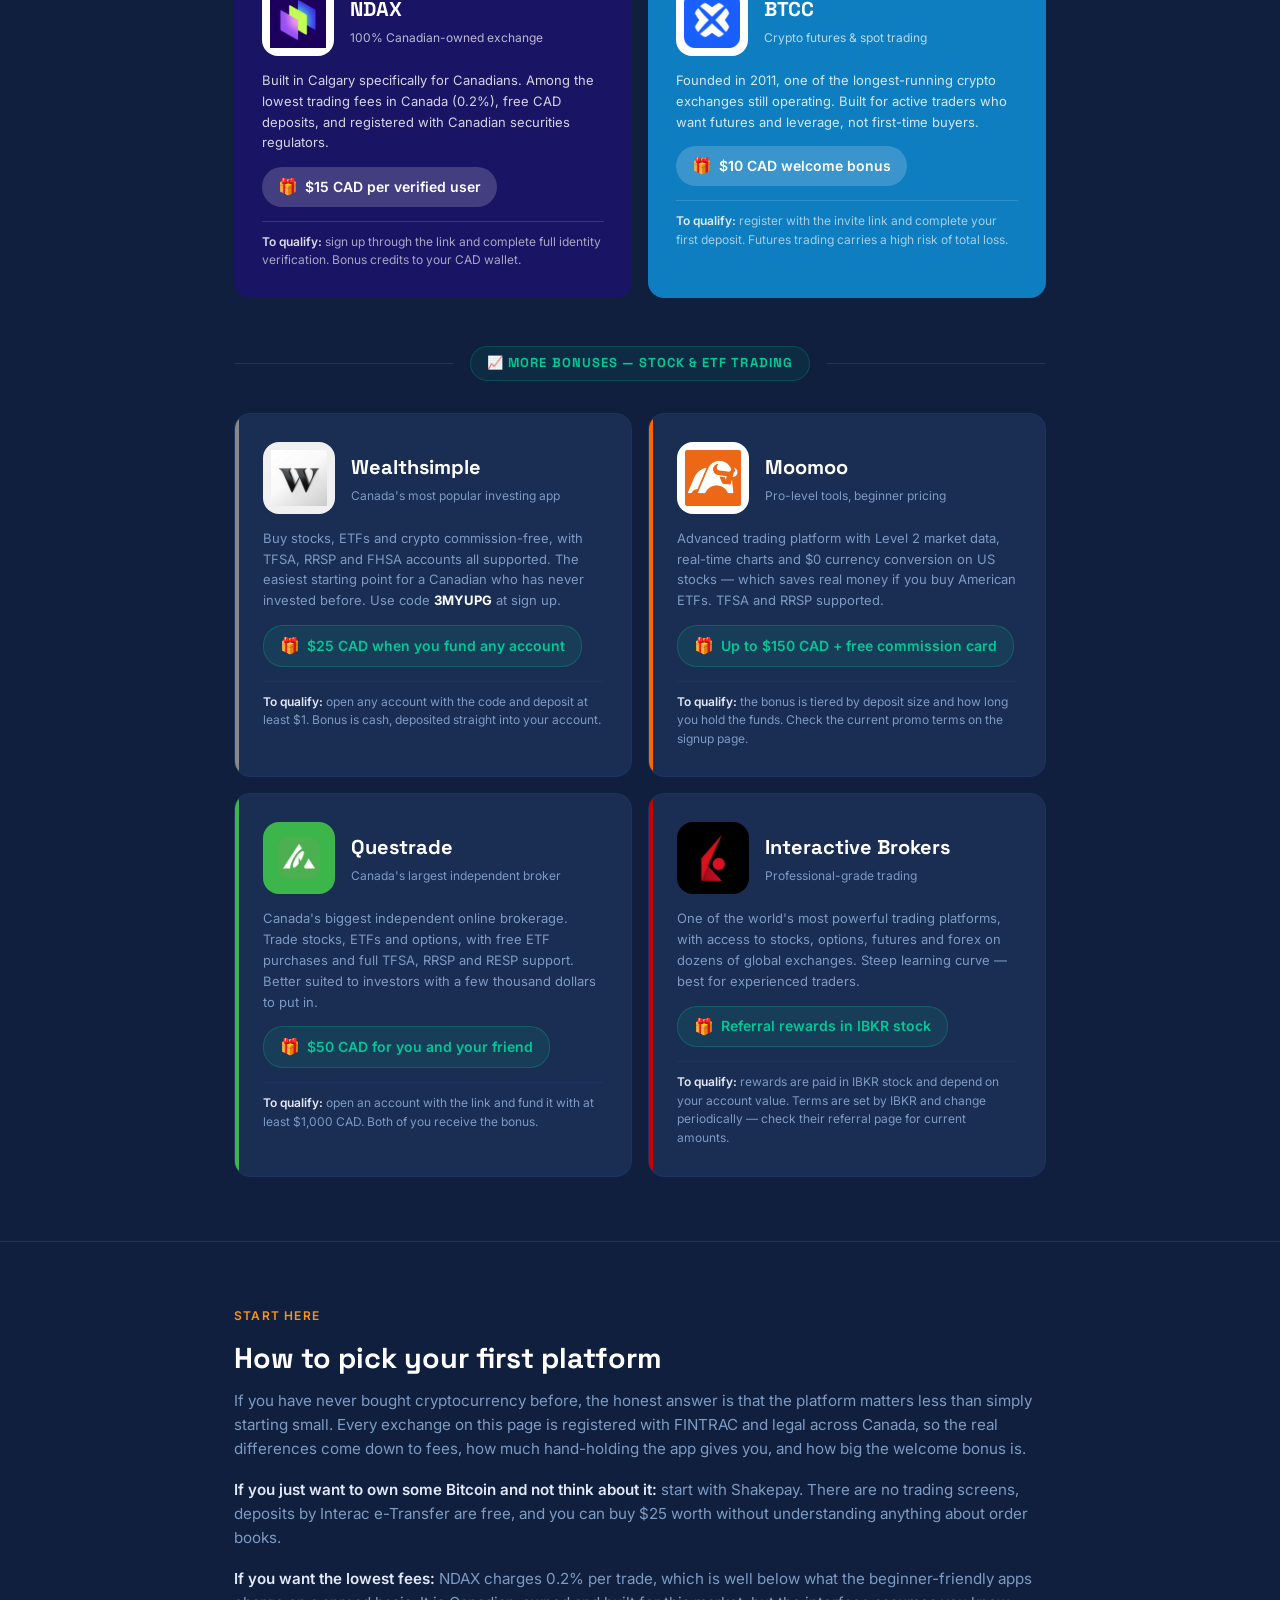
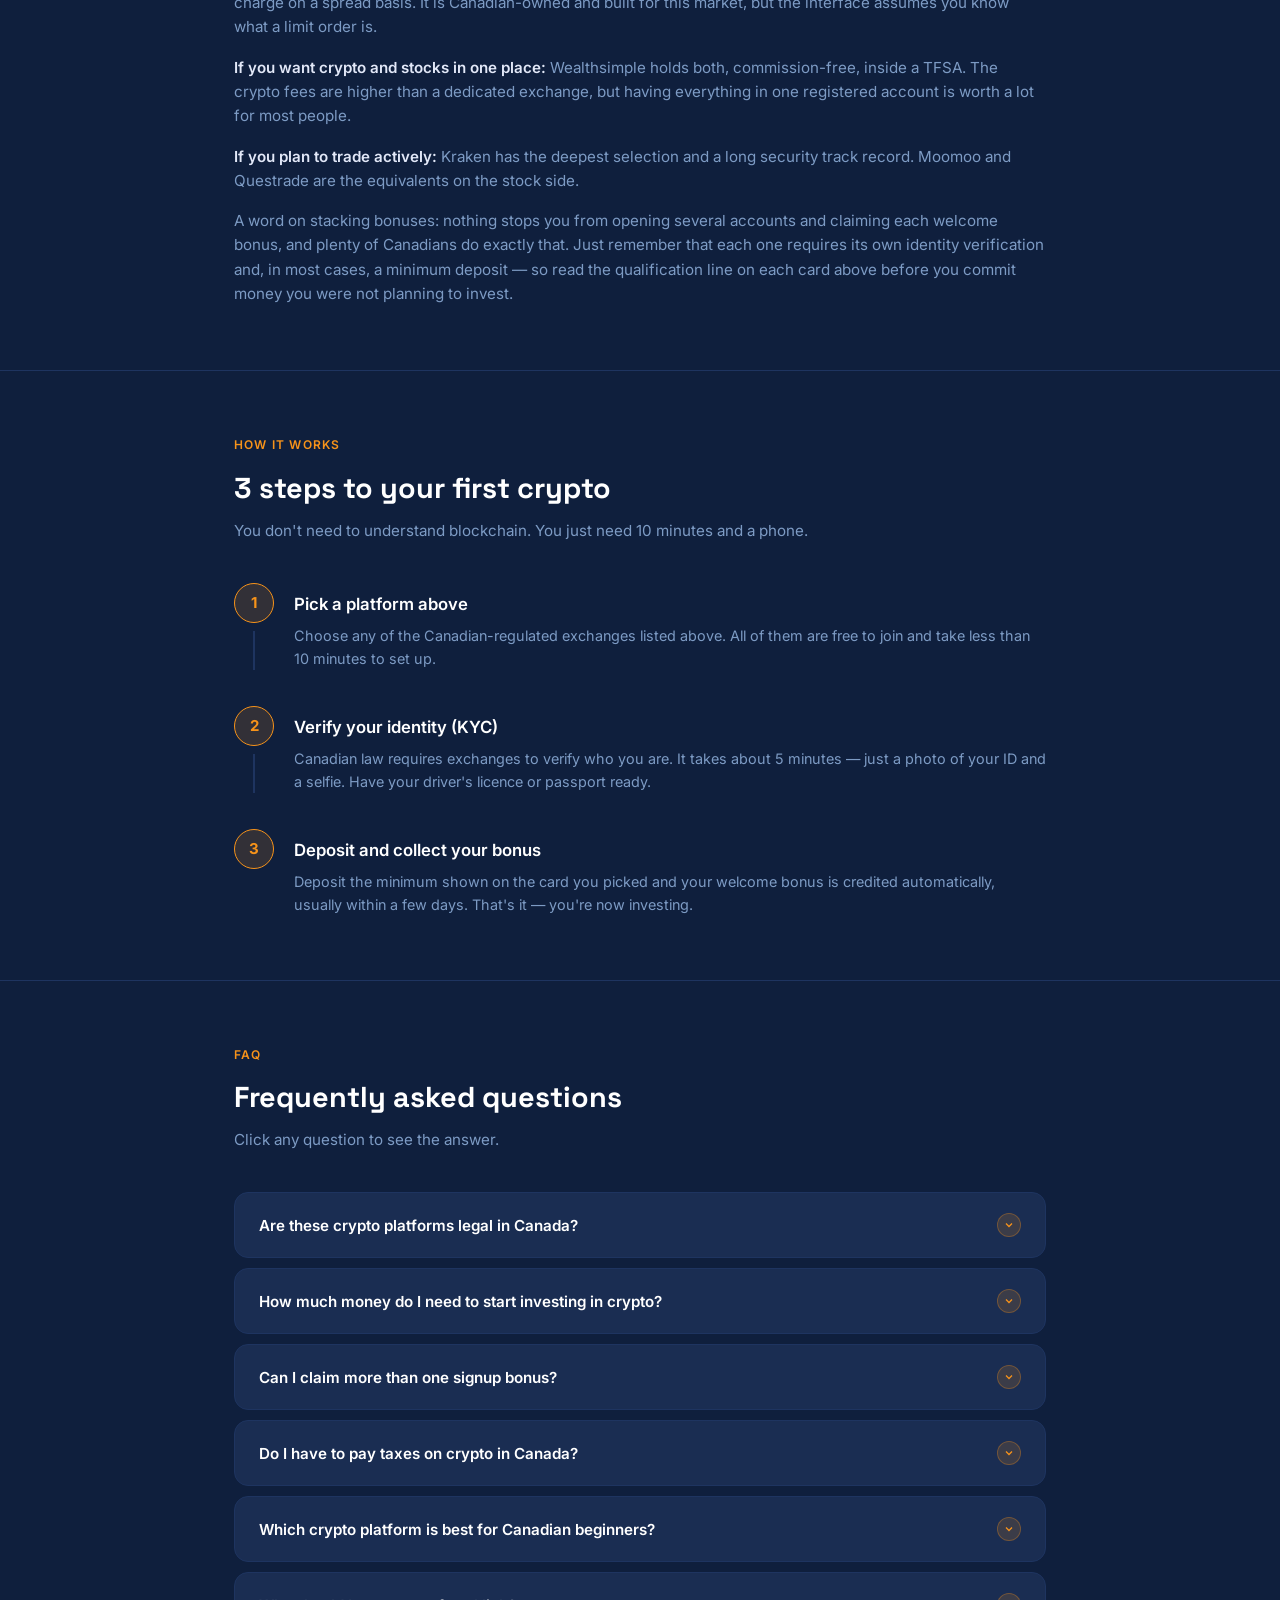
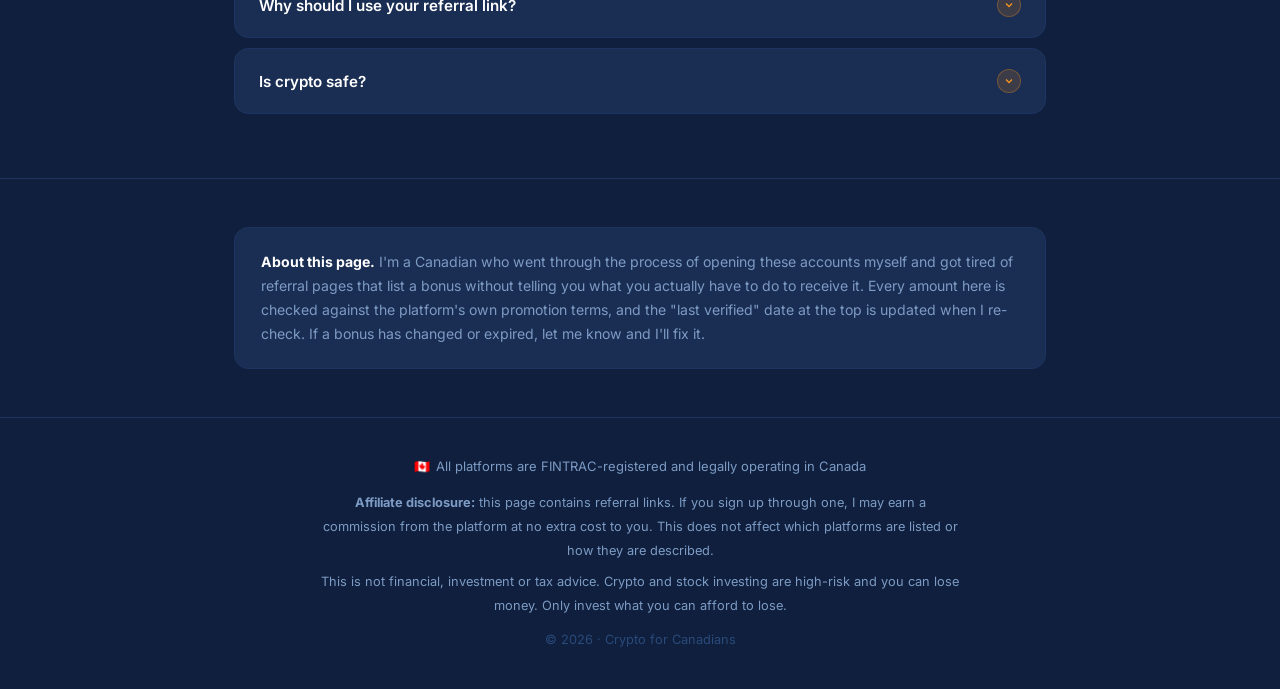
==== commit 8f6b46fd: "SEO: meta tags, structured data, rel=sponsored on affiliate links, robots.txt + sitemap" ====
--- a/index.html
+++ b/index.html
@@ -1,11 +1,38 @@
 <!DOCTYPE html>
-<html lang="en">
+<html lang="en-CA">
 <head>
   <meta charset="UTF-8" />
   <meta name="viewport" content="width=device-width, initial-scale=1.0"/>
-  <title>Crypto for Canadians — Start Simple</title>
+
+  <!-- ===== SEO: PRIMARY TAGS ===== -->
+  <title>Crypto Signup Bonuses Canada 2026 | Every Verified Welcome Bonus</title>
+  <meta name="description" content="Every crypto and brokerage signup bonus available in Canada, verified and updated monthly. Stack over $400 CAD across Shakepay, NDAX, Kraken, Wealthsimple and more. Exact steps to qualify."/>
+  <link rel="canonical" href="https://stayeasycanada.github.io/crypto-for-canadians/"/>
+  <meta name="robots" content="index, follow, max-image-preview:large"/>
+  <meta name="theme-color" content="#0f1f3d"/>
+
+  <!-- ===== SEO: OPEN GRAPH (link previews on Reddit, Facebook, WhatsApp, Discord) ===== -->
+  <meta property="og:type" content="website"/>
+  <meta property="og:site_name" content="Crypto for Canadians"/>
+  <meta property="og:locale" content="en_CA"/>
+  <meta property="og:title" content="Every Crypto Signup Bonus in Canada — Stack $400+ in 2026"/>
+  <meta property="og:description" content="A maintained list of every crypto and brokerage welcome bonus available to Canadians, with the exact steps to qualify for each one."/>
+  <meta property="og:url" content="https://stayeasycanada.github.io/crypto-for-canadians/"/>
+  <meta property="og:image" content="https://stayeasycanada.github.io/crypto-for-canadians/og-image.png"/>
+  <meta property="og:image:width" content="1200"/>
+  <meta property="og:image:height" content="630"/>
+  <meta property="og:image:alt" content="Crypto for Canadians — every Canadian crypto signup bonus, verified"/>
+  <meta name="twitter:card" content="summary_large_image"/>
+  <meta name="twitter:title" content="Every Crypto Signup Bonus in Canada — Stack $400+ in 2026"/>
+  <meta name="twitter:description" content="A maintained list of every crypto and brokerage welcome bonus available to Canadians, with the exact steps to qualify."/>
+  <meta name="twitter:image" content="https://stayeasycanada.github.io/crypto-for-canadians/og-image.png"/>
+
+  <!-- ===== FONTS: preconnect + link (faster than @import, better Core Web Vitals) ===== -->
+  <link rel="preconnect" href="https://fonts.googleapis.com">
+  <link rel="preconnect" href="https://fonts.gstatic.com" crossorigin>
+  <link rel="stylesheet" href="https://fonts.googleapis.com/css2?family=Inter:wght@400;500;600;700&family=Space+Grotesk:wght@500;700&display=swap">
+
   <style>
-    @import url('https://fonts.googleapis.com/css2?family=Inter:wght@400;500;600;700&family=Space+Grotesk:wght@500;700&display=swap');
     *, *::before, *::after { box-sizing: border-box; margin: 0; padding: 0; }
     :root {
       --bg: #0f1f3d;
@@ -22,14 +49,20 @@
 
     header { text-align: center; padding: 72px 24px 56px; border-bottom: 1px solid var(--border); }
     .badge { display: inline-block; background: rgba(247,147,26,0.12); color: var(--accent); font-size: 13px; font-weight: 600; letter-spacing: 0.08em; text-transform: uppercase; padding: 6px 14px; border-radius: 20px; margin-bottom: 24px; border: 1px solid rgba(247,147,26,0.25); }
-    h1 { font-family: 'Space Grotesk', sans-serif; font-size: clamp(2.2rem, 5vw, 3.4rem); font-weight: 700; color: var(--white); line-height: 1.1; margin-bottom: 20px; }
+    h1 { font-family: 'Space Grotesk', sans-serif; font-size: clamp(2rem, 4.6vw, 3.1rem); font-weight: 700; color: var(--white); line-height: 1.12; margin-bottom: 18px; max-width: 760px; margin-left: auto; margin-right: auto; }
     h1 span { color: var(--accent); }
+    .tagline { font-size: 1.05rem; color: var(--muted); max-width: 580px; margin: 0 auto 18px; }
+    .updated { font-size: 13px; color: var(--muted); display: inline-flex; align-items: center; gap: 7px; background: rgba(0,200,150,0.08); border: 1px solid rgba(0,200,150,0.22); color: var(--green); padding: 6px 14px; border-radius: 20px; font-weight: 600; }
 
     section { max-width: 860px; margin: 0 auto; padding: 64px 24px; }
     .section-label { font-size: 12px; font-weight: 600; letter-spacing: 0.1em; text-transform: uppercase; color: var(--accent); margin-bottom: 10px; }
     h2 { font-family: 'Space Grotesk', sans-serif; font-size: 1.8rem; font-weight: 700; color: var(--white); margin-bottom: 8px; }
     .section-desc { color: var(--muted); margin-bottom: 40px; font-size: 0.95rem; }
     .divider { border: none; border-top: 1px solid var(--border); }
+    .prose p { color: var(--muted); font-size: 0.95rem; margin-bottom: 16px; }
+    .prose p:last-child { margin-bottom: 0; }
+    .prose strong { color: var(--text); font-weight: 600; }
+    .prose a { color: var(--accent); }
 
     /* CRYPTO CARDS */
     .cards-grid { display: grid; grid-template-columns: repeat(auto-fit, minmax(340px, 1fr)); gap: 16px; }
@@ -43,6 +76,8 @@
     .card-desc { font-size: 13px; color: rgba(255,255,255,0.82); line-height: 1.6; }
     .card-bonus { background: rgba(255,255,255,0.18); border-radius: 20px; padding: 7px 16px; display: inline-flex; align-items: center; gap: 7px; width: fit-content; }
     .card-bonus span { font-size: 14px; font-weight: 600; color: white; }
+    .card-howto { font-size: 12px; color: rgba(255,255,255,0.62); line-height: 1.55; border-top: 1px solid rgba(255,255,255,0.14); padding-top: 11px; }
+    .card-howto strong { color: rgba(255,255,255,0.85); font-weight: 600; }
 
     /* TRADING DIVIDER */
     .trading-divider { display: flex; align-items: center; gap: 16px; margin-bottom: 32px; margin-top: 48px; }
@@ -59,10 +94,17 @@
     .trading-card:hover { border-color: var(--green); transform: translateY(-2px); }
     .trading-bonus { background: rgba(0,200,150,0.1); border: 1px solid rgba(0,200,150,0.25); border-radius: 20px; padding: 7px 16px; display: inline-flex; align-items: center; gap: 7px; width: fit-content; }
     .trading-bonus span { font-size: 14px; font-weight: 600; color: var(--green); }
+    .trading-card .card-howto { color: var(--muted); border-top-color: var(--border); }
+    .trading-card .card-howto strong { color: var(--text); }
+
+    /* TOTAL BANNER */
+    .total-banner { background: linear-gradient(135deg, rgba(247,147,26,0.1), rgba(0,200,150,0.07)); border: 1px solid rgba(247,147,26,0.28); border-radius: 16px; padding: 28px 32px; text-align: center; margin-bottom: 40px; }
+    .total-banner .amount { font-family: 'Space Grotesk', sans-serif; font-size: clamp(1.9rem, 4vw, 2.6rem); font-weight: 700; color: var(--accent); line-height: 1.1; display: block; margin-bottom: 8px; }
+    .total-banner p { font-size: 0.92rem; color: var(--muted); max-width: 520px; margin: 0 auto; }
 
     /* SUBTITLE BANNER */
-    .subtitle-banner { background: var(--surface2); border: 1px solid var(--border); border-radius: 14px; padding: 24px 32px; text-align: center; }
-    .subtitle-banner p { font-size: 1rem; color: var(--muted); line-height: 1.7; }
+    .subtitle-banner { background: var(--surface2); border: 1px solid var(--border); border-radius: 14px; padding: 28px 32px; }
+    .subtitle-banner p { font-size: 0.95rem; color: var(--muted); line-height: 1.7; }
 
     /* HOW IT WORKS */
     .steps { display: flex; flex-direction: column; }
@@ -76,160 +118,182 @@
     .step-content h3 { font-size: 1.05rem; font-weight: 600; color: var(--white); margin-bottom: 6px; }
     .step-content p { font-size: 0.9rem; color: var(--muted); }
 
-    /* FAQ */
+    /* FAQ — answers are in the DOM and crawlable; only visually collapsed */
     .faq { display: flex; flex-direction: column; gap: 10px; }
     .faq-item { background: var(--surface2); border: 1px solid var(--border); border-radius: 14px; overflow: hidden; }
-    .faq-question { width: 100%; background: none; border: none; padding: 20px 24px; display: flex; align-items: center; justify-content: space-between; gap: 16px; cursor: pointer; text-align: left; }
-    .faq-question span { font-size: 0.95rem; font-weight: 600; color: var(--white); line-height: 1.4; }
+    .faq-question { width: 100%; background: none; border: none; padding: 20px 24px; display: flex; align-items: center; justify-content: space-between; gap: 16px; cursor: pointer; text-align: left; font-family: inherit; }
+    .faq-question h3 { font-size: 0.95rem; font-weight: 600; color: var(--white); line-height: 1.4; margin: 0; }
     .faq-icon { width: 24px; height: 24px; border-radius: 50%; background: rgba(247,147,26,0.15); border: 1px solid rgba(247,147,26,0.3); display: flex; align-items: center; justify-content: center; flex-shrink: 0; transition: transform 0.25s, background 0.2s; }
     .faq-icon svg { width: 12px; height: 12px; stroke: var(--accent); fill: none; stroke-width: 2.5; }
     .faq-answer { max-height: 0; overflow: hidden; transition: max-height 0.3s ease; padding: 0 24px; }
     .faq-answer p { font-size: 0.88rem; color: var(--muted); line-height: 1.7; padding-bottom: 20px; }
-    .faq-item.open .faq-answer { max-height: 300px; }
+    .faq-item.open .faq-answer { max-height: 420px; }
     .faq-item.open .faq-icon { background: rgba(247,147,26,0.25); transform: rotate(180deg); }
 
     footer { border-top: 1px solid var(--border); text-align: center; padding: 36px 24px; color: var(--muted); font-size: 0.8rem; line-height: 1.9; }
+    footer p { max-width: 640px; margin-left: auto; margin-right: auto; }
     .trust-note { font-size: 13px; color: var(--muted); display: flex; align-items: center; justify-content: center; gap: 6px; margin-bottom: 12px; }
     .trust-note::before { content: "🇨🇦"; }
+    .author-box { background: var(--surface2); border: 1px solid var(--border); border-radius: 14px; padding: 22px 26px; font-size: 0.88rem; color: var(--muted); line-height: 1.7; }
+    .author-box strong { color: var(--white); }
 
     @media (max-width: 600px) {
       .cards-grid { grid-template-columns: 1fr; }
       .platform-card, .trading-card { padding: 22px; }
       .card-logo-box { width: 60px; height: 60px; }
+      .total-banner, .subtitle-banner { padding: 22px; }
     }
   </style>
 </head>
 <body>
 
   <header>
-    <div class="badge">Crypto Bonuses for Canadians · 100% Free to Start</div>
-    <h1>Crypto.<br><span>No jargon. No nonsense.</span></h1>
+    <div class="badge">Updated monthly · Verified bonuses · Canada only</div>
+    <h1>Every Crypto Signup Bonus in Canada — <span>Verified for 2026</span></h1>
+    <p class="tagline">A maintained list of every welcome bonus a Canadian can actually claim, with the exact steps to qualify. No jargon. No nonsense.</p>
+    <!-- IMPORTANT: update this date every time you re-verify the bonus amounts -->
+    <div class="updated">✓ Last verified: October 2026</div>
   </header>
 
   <section>
+    <div class="total-banner">
+      <span class="amount">$435+ CAD</span>
+      <p>That's the combined total of every welcome bonus on this page if you open all of them. Most people start with one or two — Shakepay and Wealthsimple are the easiest.</p>
+    </div>
+
     <div class="section-label">Recommended platforms</div>
-    <h2>Sign up and get a bonus</h2>
-    <p class="section-desc">Use the links below — you get a welcome bonus and I get a small commission. Costs you nothing extra.</p>
+    <h2>Canadian crypto exchanges with signup bonuses</h2>
+    <p class="section-desc">Every exchange below is FINTRAC-registered and legal in all provinces. Bonus amounts and qualification steps verified October 2026 — tap any card to sign up.</p>
 
     <div class="cards-grid">
 
-      <a class="platform-card" href="https://coinbase.com/join/FBKDXHK?src=android-link" target="_blank" rel="noopener" style="background:#0052FF;">
-        <div class="card-header">
-          <div class="card-logo-box"><img src="coinbase.png" alt="Coinbase"/></div>
+      <a class="platform-card" href="https://shakepay.me/r/RV6U7EG" target="_blank" rel="sponsored noopener" style="background:#1B9DD9;">
+        <div class="card-header">
+          <div class="card-logo-box"><img src="shakepay.png" alt="Shakepay logo" loading="lazy"/></div>
+          <div><p class="card-title">Shakepay</p><p class="card-tagline">Easiest for complete beginners</p></div>
+        </div>
+        <p class="card-desc">The simplest way to buy Bitcoin in Canada. No trading screens, no order books — just buy and hold. Free Interac e-Transfer deposits and withdrawals.</p>
+        <div class="card-bonus">🎁 <span>$30 in Bitcoin when you join</span></div>
+        <p class="card-howto"><strong>To qualify:</strong> sign up with the link, verify your ID, then buy or sell at least $100 CAD of crypto. Bonus pays out in Bitcoin.</p>
+      </a>
+
+      <a class="platform-card" href="https://coinbase.com/join/FBKDXHK?src=android-link" target="_blank" rel="sponsored noopener" style="background:#0052FF;">
+        <div class="card-header">
+          <div class="card-logo-box"><img src="coinbase.png" alt="Coinbase logo" loading="lazy"/></div>
           <div><p class="card-title">Coinbase</p><p class="card-tagline">Most recognized worldwide</p></div>
         </div>
-        <p class="card-desc">The most trusted name in crypto globally. Clean app, easy to use, available across Canada.</p>
+        <p class="card-desc">The most trusted name in crypto globally and publicly listed on the Nasdaq. Clean app, large coin selection, available across Canada.</p>
         <div class="card-bonus">🎁 <span>$30 CAD on your first purchase</span></div>
-      </a>
-
-      <a class="platform-card" href="https://crypto.com/app/fdf6hh8ufr" target="_blank" rel="noopener" style="background:#1A2B6B;">
-        <div class="card-header">
-          <div class="card-logo-box"><img src="cryptodotcom.png" alt="Crypto.com"/></div>
+        <p class="card-howto"><strong>To qualify:</strong> verify your identity and make a first purchase of $100 CAD or more within 180 days of signing up.</p>
+      </a>
+
+      <a class="platform-card" href="https://crypto.com/app/fdf6hh8ufr" target="_blank" rel="sponsored noopener" style="background:#1A2B6B;">
+        <div class="card-header">
+          <div class="card-logo-box"><img src="cryptodotcom.png" alt="Crypto.com logo" loading="lazy"/></div>
           <div><p class="card-title">Crypto.com</p><p class="card-tagline">All-in-one crypto platform</p></div>
         </div>
-        <p class="card-desc">One of the world's largest crypto platforms. Great app, crypto Visa card, hundreds of coins.</p>
+        <p class="card-desc">One of the world's largest crypto platforms. Strong mobile app, a crypto Visa card, and hundreds of coins including most smaller altcoins.</p>
         <div class="card-bonus">🎁 <span>$50 CAD welcome bonus</span></div>
-      </a>
-
-      <a class="platform-card" href="https://proinvite.kraken.com/9f1e/6l5p5yu6" target="_blank" rel="noopener" style="background:#5741D9;">
-        <div class="card-header">
-          <div class="card-logo-box"><img src="kraken.png" alt="Kraken"/></div>
+        <p class="card-howto"><strong>To qualify:</strong> sign up with the referral link, complete identity verification, and stake the required amount for the card tier.</p>
+      </a>
+
+      <a class="platform-card" href="https://proinvite.kraken.com/9f1e/6l5p5yu6" target="_blank" rel="sponsored noopener" style="background:#5741D9;">
+        <div class="card-header">
+          <div class="card-logo-box"><img src="kraken.png" alt="Kraken logo" loading="lazy"/></div>
           <div><p class="card-title">Kraken</p><p class="card-tagline">400+ cryptocurrencies</p></div>
         </div>
-        <p class="card-desc">One of the world's most trusted exchanges. Great for those ready to explore beyond Bitcoin.</p>
+        <p class="card-desc">One of the oldest and most trusted exchanges in the world, with a strong security record. Best choice once you want to go beyond Bitcoin and Ethereum.</p>
         <div class="card-bonus">🎁 <span>Up to $75 CAD welcome bonus</span></div>
-      </a>
-
-      <a class="platform-card" href="https://ref.ndax.io/NLZU/h5djb6aa" target="_blank" rel="noopener" style="background:#1A1464;">
-        <div class="card-header">
-          <div class="card-logo-box"><img src="ndax.png" alt="NDAX"/></div>
-          <div><p class="card-title">NDAX</p><p class="card-tagline">100% Canadian exchange</p></div>
-        </div>
-        <p class="card-desc">Built specifically for Canadians. Low fees, easy to use, regulated in Canada.</p>
+        <p class="card-howto"><strong>To qualify:</strong> the bonus scales with how much you trade in your first 30 days. Verify your account first, then fund it.</p>
+      </a>
+
+      <a class="platform-card" href="https://ref.ndax.io/NLZU/h5djb6aa" target="_blank" rel="sponsored noopener" style="background:#1A1464;">
+        <div class="card-header">
+          <div class="card-logo-box"><img src="ndax.png" alt="NDAX logo" loading="lazy"/></div>
+          <div><p class="card-title">NDAX</p><p class="card-tagline">100% Canadian-owned exchange</p></div>
+        </div>
+        <p class="card-desc">Built in Calgary specifically for Canadians. Among the lowest trading fees in Canada (0.2%), free CAD deposits, and registered with Canadian securities regulators.</p>
         <div class="card-bonus">🎁 <span>$15 CAD per verified user</span></div>
-      </a>
-
-      <a class="platform-card" href="https://shakepay.me/r/RV6U7EG" target="_blank" rel="noopener" style="background:#1B9DD9;">
-        <div class="card-header">
-          <div class="card-logo-box"><img src="shakepay.png" alt="Shakepay"/></div>
-          <div><p class="card-title">Shakepay</p><p class="card-tagline">Simplest way to start</p></div>
-        </div>
-        <p class="card-desc">The easiest way to buy Bitcoin in Canada. No trading experience needed. Perfect for beginners.</p>
-        <div class="card-bonus">🎁 <span>$30 in Bitcoin when you join</span></div>
-      </a>
-
-      <a class="platform-card" href="https://btcc.com/invite/Uflbmy2" target="_blank" rel="noopener" style="background:#0E7EC0;">
-        <div class="card-header">
-          <div class="card-logo-box"><img src="btcc.png" alt="BTCC"/></div>
+        <p class="card-howto"><strong>To qualify:</strong> sign up through the link and complete full identity verification. Bonus credits to your CAD wallet.</p>
+      </a>
+
+      <a class="platform-card" href="https://btcc.com/invite/Uflbmy2" target="_blank" rel="sponsored noopener" style="background:#0E7EC0;">
+        <div class="card-header">
+          <div class="card-logo-box"><img src="btcc.png" alt="BTCC logo" loading="lazy"/></div>
           <div><p class="card-title">BTCC</p><p class="card-tagline">Crypto futures & spot trading</p></div>
         </div>
-        <p class="card-desc">One of the longest-running crypto exchanges in the world. Great for trading and earning rewards.</p>
+        <p class="card-desc">Founded in 2011, one of the longest-running crypto exchanges still operating. Built for active traders who want futures and leverage, not first-time buyers.</p>
         <div class="card-bonus">🎁 <span>$10 CAD welcome bonus</span></div>
+        <p class="card-howto"><strong>To qualify:</strong> register with the invite link and complete your first deposit. Futures trading carries a high risk of total loss.</p>
       </a>
 
     </div>
 
     <!-- TRADING SECTION -->
     <div class="trading-divider">
-      <div class="trading-divider-label">📈 More bonuses — Stock & ETF trading</div>
+      <div class="trading-divider-label">📈 More bonuses — Stock &amp; ETF trading</div>
     </div>
 
     <div class="cards-grid">
 
-      <a class="trading-card ws" href="https://www.wealthsimple.com/invite/3MYUPG" target="_blank" rel="noopener">
+      <a class="trading-card ws" href="https://www.wealthsimple.com/invite/3MYUPG" target="_blank" rel="sponsored noopener">
         <div class="card-header">
           <div class="card-logo-box" style="background:#f0f0f0;">
-            <img src="wealthsimple.png" alt="Wealthsimple"/>
+            <img src="wealthsimple.png" alt="Wealthsimple logo" loading="lazy"/>
           </div>
           <div>
             <p class="card-title">Wealthsimple</p>
-            <p class="card-tagline" style="color:var(--muted);">Canada's #1 investing app</p>
-          </div>
-        </div>
-        <p class="card-desc" style="color:var(--muted);">Buy stocks, ETFs and crypto commission-free. The most popular investing app in Canada. Use code <strong style="color:var(--white);">3MYUPG</strong> at sign up.</p>
+            <p class="card-tagline" style="color:var(--muted);">Canada's most popular investing app</p>
+          </div>
+        </div>
+        <p class="card-desc" style="color:var(--muted);">Buy stocks, ETFs and crypto commission-free, with TFSA, RRSP and FHSA accounts all supported. The easiest starting point for a Canadian who has never invested before. Use code <strong style="color:var(--white);">3MYUPG</strong> at sign up.</p>
         <div class="trading-bonus">🎁 <span>$25 CAD when you fund any account</span></div>
-      </a>
-
-      <a class="trading-card ibkr" href="https://ibkr.com/referral/juan8609" target="_blank" rel="noopener">
+        <p class="card-howto"><strong>To qualify:</strong> open any account with the code and deposit at least $1. Bonus is cash, deposited straight into your account.</p>
+      </a>
+
+      <a class="trading-card moo" href="https://www.moomoo.com/ca/events/referral?global_content=%7B%22promote_id%22%3A14334%2C%22sub_promote_id%22%3A1%2C%22invite%22%3A76715117%7D" target="_blank" rel="sponsored noopener">
+        <div class="card-header">
+          <div class="card-logo-box" style="background:#ffffff;">
+            <img src="moomoo.png" alt="Moomoo logo" loading="lazy"/>
+          </div>
+          <div>
+            <p class="card-title">Moomoo</p>
+            <p class="card-tagline" style="color:var(--muted);">Pro-level tools, beginner pricing</p>
+          </div>
+        </div>
+        <p class="card-desc" style="color:var(--muted);">Advanced trading platform with Level 2 market data, real-time charts and $0 currency conversion on US stocks — which saves real money if you buy American ETFs. TFSA and RRSP supported.</p>
+        <div class="trading-bonus">🎁 <span>Up to $150 CAD + free commission card</span></div>
+        <p class="card-howto"><strong>To qualify:</strong> the bonus is tiered by deposit size and how long you hold the funds. Check the current promo terms on the signup page.</p>
+      </a>
+
+      <a class="trading-card qt" href="https://start.questrade.com/?oaa_promo=626130488496851&amp;s_cid=RAF14_share_link_refer_a_friend_email&amp;utm_medium=share_link&amp;utm_source=refer_a_friend&amp;utm_campaign=RAF14&amp;utm_content=personalized_link" target="_blank" rel="sponsored noopener">
+        <div class="card-header">
+          <div class="card-logo-box" style="background:#3cb54a;">
+            <img src="questrade.png" alt="Questrade logo" loading="lazy"/>
+          </div>
+          <div>
+            <p class="card-title">Questrade</p>
+            <p class="card-tagline" style="color:var(--muted);">Canada's largest independent broker</p>
+          </div>
+        </div>
+        <p class="card-desc" style="color:var(--muted);">Canada's biggest independent online brokerage. Trade stocks, ETFs and options, with free ETF purchases and full TFSA, RRSP and RESP support. Better suited to investors with a few thousand dollars to put in.</p>
+        <div class="trading-bonus">🎁 <span>$50 CAD for you and your friend</span></div>
+        <p class="card-howto"><strong>To qualify:</strong> open an account with the link and fund it with at least $1,000 CAD. Both of you receive the bonus.</p>
+      </a>
+
+      <a class="trading-card ibkr" href="https://ibkr.com/referral/juan8609" target="_blank" rel="sponsored noopener">
         <div class="card-header">
           <div class="card-logo-box" style="background:#000000;">
-            <img src="interactivebrokers.png" alt="Interactive Brokers"/>
+            <img src="interactivebrokers.png" alt="Interactive Brokers logo" loading="lazy"/>
           </div>
           <div>
             <p class="card-title">Interactive Brokers</p>
             <p class="card-tagline" style="color:var(--muted);">Professional-grade trading</p>
           </div>
         </div>
-        <p class="card-desc" style="color:var(--muted);">One of the world's most powerful trading platforms. Access stocks, options, futures, forex and more. Used by professionals worldwide.</p>
-        <div class="trading-bonus">🎁 <span>$200 USD when you refer a friend</span></div>
-      </a>
-
-      <a class="trading-card qt" href="https://start.questrade.com/?oaa_promo=626130488496851&s_cid=RAF14_share_link_refer_a_friend_email&utm_medium=share_link&utm_source=refer_a_friend&utm_campaign=RAF14&utm_content=personalized_link" target="_blank" rel="noopener">
-        <div class="card-header">
-          <div class="card-logo-box" style="background:#3cb54a;">
-            <img src="questrade.png" alt="Questrade"/>
-          </div>
-          <div>
-            <p class="card-title">Questrade</p>
-            <p class="card-tagline" style="color:var(--muted);">Canada's top online broker</p>
-          </div>
-        </div>
-        <p class="card-desc" style="color:var(--muted);">Canada's largest independent online brokerage. Trade stocks, ETFs, options and more. Free ETF purchases. Supports TFSA, RRSP and more.</p>
-        <div class="trading-bonus">🎁 <span>$50 CAD for you and your friend</span></div>
-      </a>
-
-      <a class="trading-card moo" href="https://www.moomoo.com/ca/events/referral?global_content=%7B%22promote_id%22%3A14334%2C%22sub_promote_id%22%3A1%2C%22invite%22%3A76715117%7D" target="_blank" rel="noopener">
-        <div class="card-header">
-          <div class="card-logo-box" style="background:#ffffff;">
-            <img src="moomoo.png" alt="Moomoo"/>
-          </div>
-          <div>
-            <p class="card-title">Moomoo</p>
-            <p class="card-tagline" style="color:var(--muted);">Pro-level trading tools</p>
-          </div>
-        </div>
-        <p class="card-desc" style="color:var(--muted);">Advanced trading platform with Level 2 market data, real-time charts and $0 currency conversion fees on US stocks. TFSA & RRSP supported.</p>
-        <div class="trading-bonus">🎁 <span>Up to $150 CAD + free commission card</span></div>
+        <p class="card-desc" style="color:var(--muted);">One of the world's most powerful trading platforms, with access to stocks, options, futures and forex on dozens of global exchanges. Steep learning curve — best for experienced traders.</p>
+        <div class="trading-bonus">🎁 <span>Referral rewards in IBKR stock</span></div>
+        <p class="card-howto"><strong>To qualify:</strong> rewards are paid in IBKR stock and depend on your account value. Terms are set by IBKR and change periodically — check their referral page for current amounts.</p>
       </a>
 
     </div>
@@ -237,9 +301,17 @@
 
   <hr class="divider"/>
 
-  <section style="padding-top: 48px; padding-bottom: 48px;">
-    <div class="subtitle-banner">
-      <p>A simple guide to get started with cryptocurrency in Canada — trusted platforms, real bonuses, zero experience needed.</p>
+  <!-- ===== REAL TEXT CONTENT: this is what gives Google something to rank ===== -->
+  <section>
+    <div class="section-label">Start here</div>
+    <h2>How to pick your first platform</h2>
+    <div class="prose">
+      <p>If you have never bought cryptocurrency before, the honest answer is that the platform matters less than simply starting small. Every exchange on this page is registered with FINTRAC and legal across Canada, so the real differences come down to fees, how much hand-holding the app gives you, and how big the welcome bonus is.</p>
+      <p><strong>If you just want to own some Bitcoin and not think about it:</strong> start with Shakepay. There are no trading screens, deposits by Interac e-Transfer are free, and you can buy $25 worth without understanding anything about order books.</p>
+      <p><strong>If you want the lowest fees:</strong> NDAX charges 0.2% per trade, which is well below what the beginner-friendly apps charge on a spread basis. It is Canadian-owned and built for this market, but the interface assumes you know what a limit order is.</p>
+      <p><strong>If you want crypto and stocks in one place:</strong> Wealthsimple holds both, commission-free, inside a TFSA. The crypto fees are higher than a dedicated exchange, but having everything in one registered account is worth a lot for most people.</p>
+      <p><strong>If you plan to trade actively:</strong> Kraken has the deepest selection and a long security track record. Moomoo and Questrade are the equivalents on the stock side.</p>
+      <p>A word on stacking bonuses: nothing stops you from opening several accounts and claiming each welcome bonus, and plenty of Canadians do exactly that. Just remember that each one requires its own identity verification and, in most cases, a minimum deposit — so read the qualification line on each card above before you commit money you were not planning to invest.</p>
     </div>
   </section>
 
@@ -261,14 +333,14 @@
         <div class="step-left"><div class="step-num">2</div><div class="step-line"></div></div>
         <div class="step-content">
           <h3>Verify your identity (KYC)</h3>
-          <p>Canadian law requires exchanges to verify who you are. It takes about 5 minutes — just a photo of your ID and a selfie.</p>
+          <p>Canadian law requires exchanges to verify who you are. It takes about 5 minutes — just a photo of your ID and a selfie. Have your driver's licence or passport ready.</p>
         </div>
       </div>
       <div class="step">
         <div class="step-left"><div class="step-num">3</div><div class="step-line"></div></div>
         <div class="step-content">
           <h3>Deposit and collect your bonus</h3>
-          <p>Deposit as little as $20 CAD and your welcome bonus is automatically credited. That's it — you're now investing.</p>
+          <p>Deposit the minimum shown on the card you picked and your welcome bonus is credited automatically, usually within a few days. That's it — you're now investing.</p>
         </div>
       </div>
     </div>
@@ -283,60 +355,77 @@
     <div class="faq">
 
       <div class="faq-item">
-        <button class="faq-question">
-          <span>Are these platforms legal in Canada?</span>
-          <div class="faq-icon"><svg viewBox="0 0 24 24"><polyline points="6 9 12 15 18 9"></polyline></svg></div>
-        </button>
-        <div class="faq-answer"><p>Yes. All platforms listed here are registered with FINTRAC (Canada's financial intelligence agency) and regulated by Canadian securities commissions. They operate legally in all provinces.</p></div>
-      </div>
-
-      <div class="faq-item">
-        <button class="faq-question">
-          <span>How much money do I need to start?</span>
-          <div class="faq-icon"><svg viewBox="0 0 24 24"><polyline points="6 9 12 15 18 9"></polyline></svg></div>
-        </button>
-        <div class="faq-answer"><p>Most platforms let you start with as little as $20–$50 CAD. You don't need to buy a whole Bitcoin — you can buy a fraction, like $25 worth.</p></div>
-      </div>
-
-      <div class="faq-item">
-        <button class="faq-question">
-          <span>Why should I use your referral link?</span>
-          <div class="faq-icon"><svg viewBox="0 0 24 24"><polyline points="6 9 12 15 18 9"></polyline></svg></div>
-        </button>
-        <div class="faq-answer"><p>When you sign up through my link, you get a welcome bonus you wouldn't get by going directly. I also get a small reward. It costs you nothing extra — the platforms pay for it as a marketing expense.</p></div>
-      </div>
-
-      <div class="faq-item">
-        <button class="faq-question">
-          <span>Do I have to pay taxes on crypto in Canada?</span>
-          <div class="faq-icon"><svg viewBox="0 0 24 24"><polyline points="6 9 12 15 18 9"></polyline></svg></div>
-        </button>
-        <div class="faq-answer"><p>Yes. The CRA (Canada Revenue Agency) considers crypto a taxable asset. If you sell at a profit, you'll owe capital gains tax. Keep records of your transactions. When in doubt, consult a tax professional.</p></div>
-      </div>
-
-      <div class="faq-item">
-        <button class="faq-question">
-          <span>Which platform should I choose?</span>
-          <div class="faq-icon"><svg viewBox="0 0 24 24"><polyline points="6 9 12 15 18 9"></polyline></svg></div>
-        </button>
-        <div class="faq-answer"><p>For crypto beginners, start with Shakepay or Coinbase. For stocks and ETFs, Wealthsimple is Canada's easiest option. For active traders, Moomoo or Questrade are excellent choices. If you want professional-grade trading, Interactive Brokers is the gold standard.</p></div>
-      </div>
-
-      <div class="faq-item">
-        <button class="faq-question">
-          <span>Is crypto safe?</span>
-          <div class="faq-icon"><svg viewBox="0 0 24 24"><polyline points="6 9 12 15 18 9"></polyline></svg></div>
-        </button>
-        <div class="faq-answer"><p>Crypto is a high-risk, volatile asset. The platforms listed here are regulated and secure, but the value of crypto can go up or down significantly. Only invest what you can afford to lose.</p></div>
-      </div>
-
+        <button class="faq-question" aria-expanded="false">
+          <h3>Are these crypto platforms legal in Canada?</h3>
+          <div class="faq-icon"><svg viewBox="0 0 24 24" aria-hidden="true"><polyline points="6 9 12 15 18 9"></polyline></svg></div>
+        </button>
+        <div class="faq-answer"><p>Yes. Every platform listed here is registered with FINTRAC, Canada's financial intelligence agency, and operates under Canadian securities regulation. They are available in all provinces, though a few specific products are restricted in Ontario and Quebec.</p></div>
+      </div>
+
+      <div class="faq-item">
+        <button class="faq-question" aria-expanded="false">
+          <h3>How much money do I need to start investing in crypto?</h3>
+          <div class="faq-icon"><svg viewBox="0 0 24 24" aria-hidden="true"><polyline points="6 9 12 15 18 9"></polyline></svg></div>
+        </button>
+        <div class="faq-answer"><p>Most platforms let you start with $20 to $50 CAD. You never need to buy a whole Bitcoin — you buy a fraction, so $25 worth is perfectly normal. Note that some welcome bonuses require a larger minimum purchase to qualify, which is listed on each card above.</p></div>
+      </div>
+
+      <div class="faq-item">
+        <button class="faq-question" aria-expanded="false">
+          <h3>Can I claim more than one signup bonus?</h3>
+          <div class="faq-icon"><svg viewBox="0 0 24 24" aria-hidden="true"><polyline points="6 9 12 15 18 9"></polyline></svg></div>
+        </button>
+        <div class="faq-answer"><p>Yes. These are separate companies with separate promotions, so opening accounts at several exchanges and claiming each welcome bonus is allowed. What you cannot do is claim the same platform's bonus twice — they match on identity, not email address. Each account needs its own ID verification and minimum deposit.</p></div>
+      </div>
+
+      <div class="faq-item">
+        <button class="faq-question" aria-expanded="false">
+          <h3>Do I have to pay taxes on crypto in Canada?</h3>
+          <div class="faq-icon"><svg viewBox="0 0 24 24" aria-hidden="true"><polyline points="6 9 12 15 18 9"></polyline></svg></div>
+        </button>
+        <div class="faq-answer"><p>Yes. The CRA treats cryptocurrency as a commodity, not a currency. Selling, trading one coin for another, or spending crypto are all taxable events, usually as a capital gain where half the gain is taxable. Signup bonuses may also count as income. Keep records of every transaction, and talk to an accountant — this page is not tax advice.</p></div>
+      </div>
+
+      <div class="faq-item">
+        <button class="faq-question" aria-expanded="false">
+          <h3>Which crypto platform is best for Canadian beginners?</h3>
+          <div class="faq-icon"><svg viewBox="0 0 24 24" aria-hidden="true"><polyline points="6 9 12 15 18 9"></polyline></svg></div>
+        </button>
+        <div class="faq-answer"><p>Shakepay is the easiest if you only want Bitcoin, because there is nothing to learn. Wealthsimple is the best all-rounder if you also want stocks and ETFs in a TFSA. NDAX is the cheapest if you care about fees and don't mind a more technical interface. Kraken is the right choice once you want a wide selection of coins.</p></div>
+      </div>
+
+      <div class="faq-item">
+        <button class="faq-question" aria-expanded="false">
+          <h3>Why should I use your referral link?</h3>
+          <div class="faq-icon"><svg viewBox="0 0 24 24" aria-hidden="true"><polyline points="6 9 12 15 18 9"></polyline></svg></div>
+        </button>
+        <div class="faq-answer"><p>Because the welcome bonus only exists if you sign up through a referral link — go to the exchange directly and you get nothing. I receive a small reward at the same time, paid by the platform as a marketing expense. It costs you nothing extra and does not change your fees.</p></div>
+      </div>
+
+      <div class="faq-item">
+        <button class="faq-question" aria-expanded="false">
+          <h3>Is crypto safe?</h3>
+          <div class="faq-icon"><svg viewBox="0 0 24 24" aria-hidden="true"><polyline points="6 9 12 15 18 9"></polyline></svg></div>
+        </button>
+        <div class="faq-answer"><p>The platforms here are regulated and have strong security records, but the asset itself is high-risk and volatile — a 50% drop in a few months has happened repeatedly. Crypto held on an exchange is also not covered by CDIC deposit insurance the way cash in a bank is. Only invest money you can afford to lose entirely.</p></div>
+      </div>
+
+    </div>
+  </section>
+
+  <hr class="divider"/>
+
+  <!-- ===== E-E-A-T: Google weighs author transparency heavily on financial topics ===== -->
+  <section style="padding-top:48px; padding-bottom:48px;">
+    <div class="author-box">
+      <p><strong>About this page.</strong> I'm a Canadian who went through the process of opening these accounts myself and got tired of referral pages that list a bonus without telling you what you actually have to do to receive it. Every amount here is checked against the platform's own promotion terms, and the "last verified" date at the top is updated when I re-check. If a bonus has changed or expired, let me know and I'll fix it.</p>
     </div>
   </section>
 
   <footer>
     <div class="trust-note">All platforms are FINTRAC-registered and legally operating in Canada</div>
-    <p>This site contains referral links. When you sign up using these links, I may earn a small commission at no extra cost to you.</p>
-    <p style="margin-top:6px;">This is not financial advice. Crypto and investing are high-risk. Only invest what you can afford to lose.</p>
+    <p><strong>Affiliate disclosure:</strong> this page contains referral links. If you sign up through one, I may earn a commission from the platform at no extra cost to you. This does not affect which platforms are listed or how they are described.</p>
+    <p style="margin-top:6px;">This is not financial, investment or tax advice. Crypto and stock investing are high-risk and you can lose money. Only invest what you can afford to lose.</p>
     <p style="margin-top:10px; color:#2a4a7a;">© 2026 · Crypto for Canadians</p>
   </footer>
 
@@ -345,11 +434,98 @@
       btn.addEventListener('click', () => {
         const item = btn.closest('.faq-item');
         const isOpen = item.classList.contains('open');
-        document.querySelectorAll('.faq-item').forEach(i => i.classList.remove('open'));
-        if (!isOpen) item.classList.add('open');
+        document.querySelectorAll('.faq-item').forEach(i => {
+          i.classList.remove('open');
+          i.querySelector('.faq-question').setAttribute('aria-expanded', 'false');
+        });
+        if (!isOpen) {
+          item.classList.add('open');
+          btn.setAttribute('aria-expanded', 'true');
+        }
       });
     });
   </script>
 
+  <!-- ===== STRUCTURED DATA ===== -->
+  <script type="application/ld+json">
+  {
+    "@context": "https://schema.org",
+    "@graph": [
+      {
+        "@type": "WebSite",
+        "@id": "https://stayeasycanada.github.io/crypto-for-canadians/#website",
+        "url": "https://stayeasycanada.github.io/crypto-for-canadians/",
+        "name": "Crypto for Canadians",
+        "description": "Every verified crypto and brokerage signup bonus available in Canada.",
+        "inLanguage": "en-CA"
+      },
+      {
+        "@type": "WebPage",
+        "@id": "https://stayeasycanada.github.io/crypto-for-canadians/#webpage",
+        "url": "https://stayeasycanada.github.io/crypto-for-canadians/",
+        "name": "Crypto Signup Bonuses Canada 2026 | Every Verified Welcome Bonus",
+        "isPartOf": { "@id": "https://stayeasycanada.github.io/crypto-for-canadians/#website" },
+        "description": "Every crypto and brokerage signup bonus available in Canada, verified and updated monthly.",
+        "dateModified": "2026-10-02",
+        "inLanguage": "en-CA"
+      },
+      {
+        "@type": "FAQPage",
+        "@id": "https://stayeasycanada.github.io/crypto-for-canadians/#faq",
+        "mainEntity": [
+          {
+            "@type": "Question",
+            "name": "Are these crypto platforms legal in Canada?",
+            "acceptedAnswer": {
+              "@type": "Answer",
+              "text": "Yes. Every platform listed here is registered with FINTRAC, Canada's financial intelligence agency, and operates under Canadian securities regulation. They are available in all provinces, though a few specific products are restricted in Ontario and Quebec."
+            }
+          },
+          {
+            "@type": "Question",
+            "name": "How much money do I need to start investing in crypto?",
+            "acceptedAnswer": {
+              "@type": "Answer",
+              "text": "Most platforms let you start with $20 to $50 CAD. You never need to buy a whole Bitcoin — you buy a fraction, so $25 worth is perfectly normal. Some welcome bonuses require a larger minimum purchase to qualify."
+            }
+          },
+          {
+            "@type": "Question",
+            "name": "Can I claim more than one signup bonus?",
+            "acceptedAnswer": {
+              "@type": "Answer",
+              "text": "Yes. These are separate companies with separate promotions, so opening accounts at several exchanges and claiming each welcome bonus is allowed. You cannot claim the same platform's bonus twice. Each account needs its own ID verification and minimum deposit."
+            }
+          },
+          {
+            "@type": "Question",
+            "name": "Do I have to pay taxes on crypto in Canada?",
+            "acceptedAnswer": {
+              "@type": "Answer",
+              "text": "Yes. The CRA treats cryptocurrency as a commodity. Selling, trading one coin for another, or spending crypto are all taxable events, usually as a capital gain where half the gain is taxable. Signup bonuses may also count as income. Keep records of every transaction and consult an accountant."
+            }
+          },
+          {
+            "@type": "Question",
+            "name": "Which crypto platform is best for Canadian beginners?",
+            "acceptedAnswer": {
+              "@type": "Answer",
+              "text": "Shakepay is the easiest if you only want Bitcoin. Wealthsimple is the best all-rounder if you also want stocks and ETFs in a TFSA. NDAX is the cheapest on fees but more technical. Kraken is the right choice for a wide selection of coins."
+            }
+          },
+          {
+            "@type": "Question",
+            "name": "Is crypto safe?",
+            "acceptedAnswer": {
+              "@type": "Answer",
+              "text": "The platforms here are regulated and have strong security records, but the asset itself is high-risk and volatile. Crypto held on an exchange is not covered by CDIC deposit insurance. Only invest money you can afford to lose entirely."
+            }
+          }
+        ]
+      }
+    ]
+  }
+  </script>
+
 </body>
 </html>
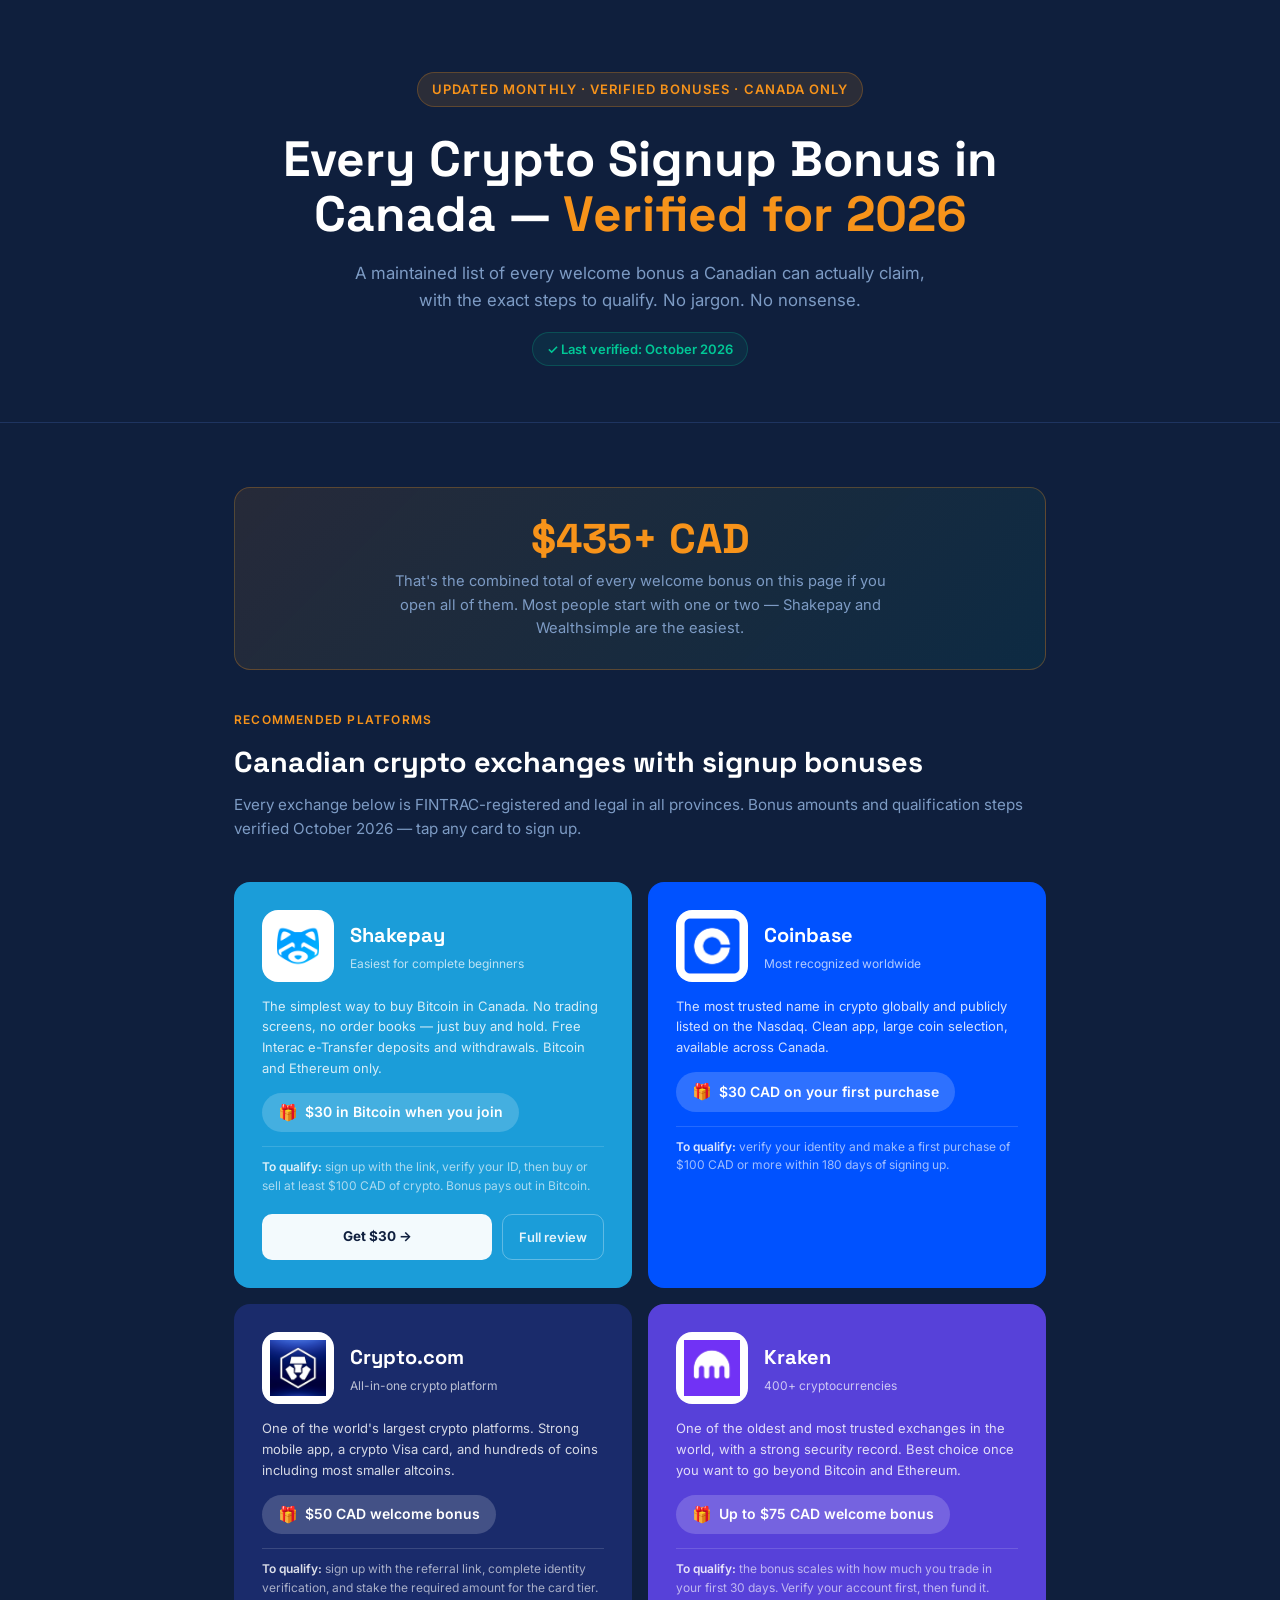
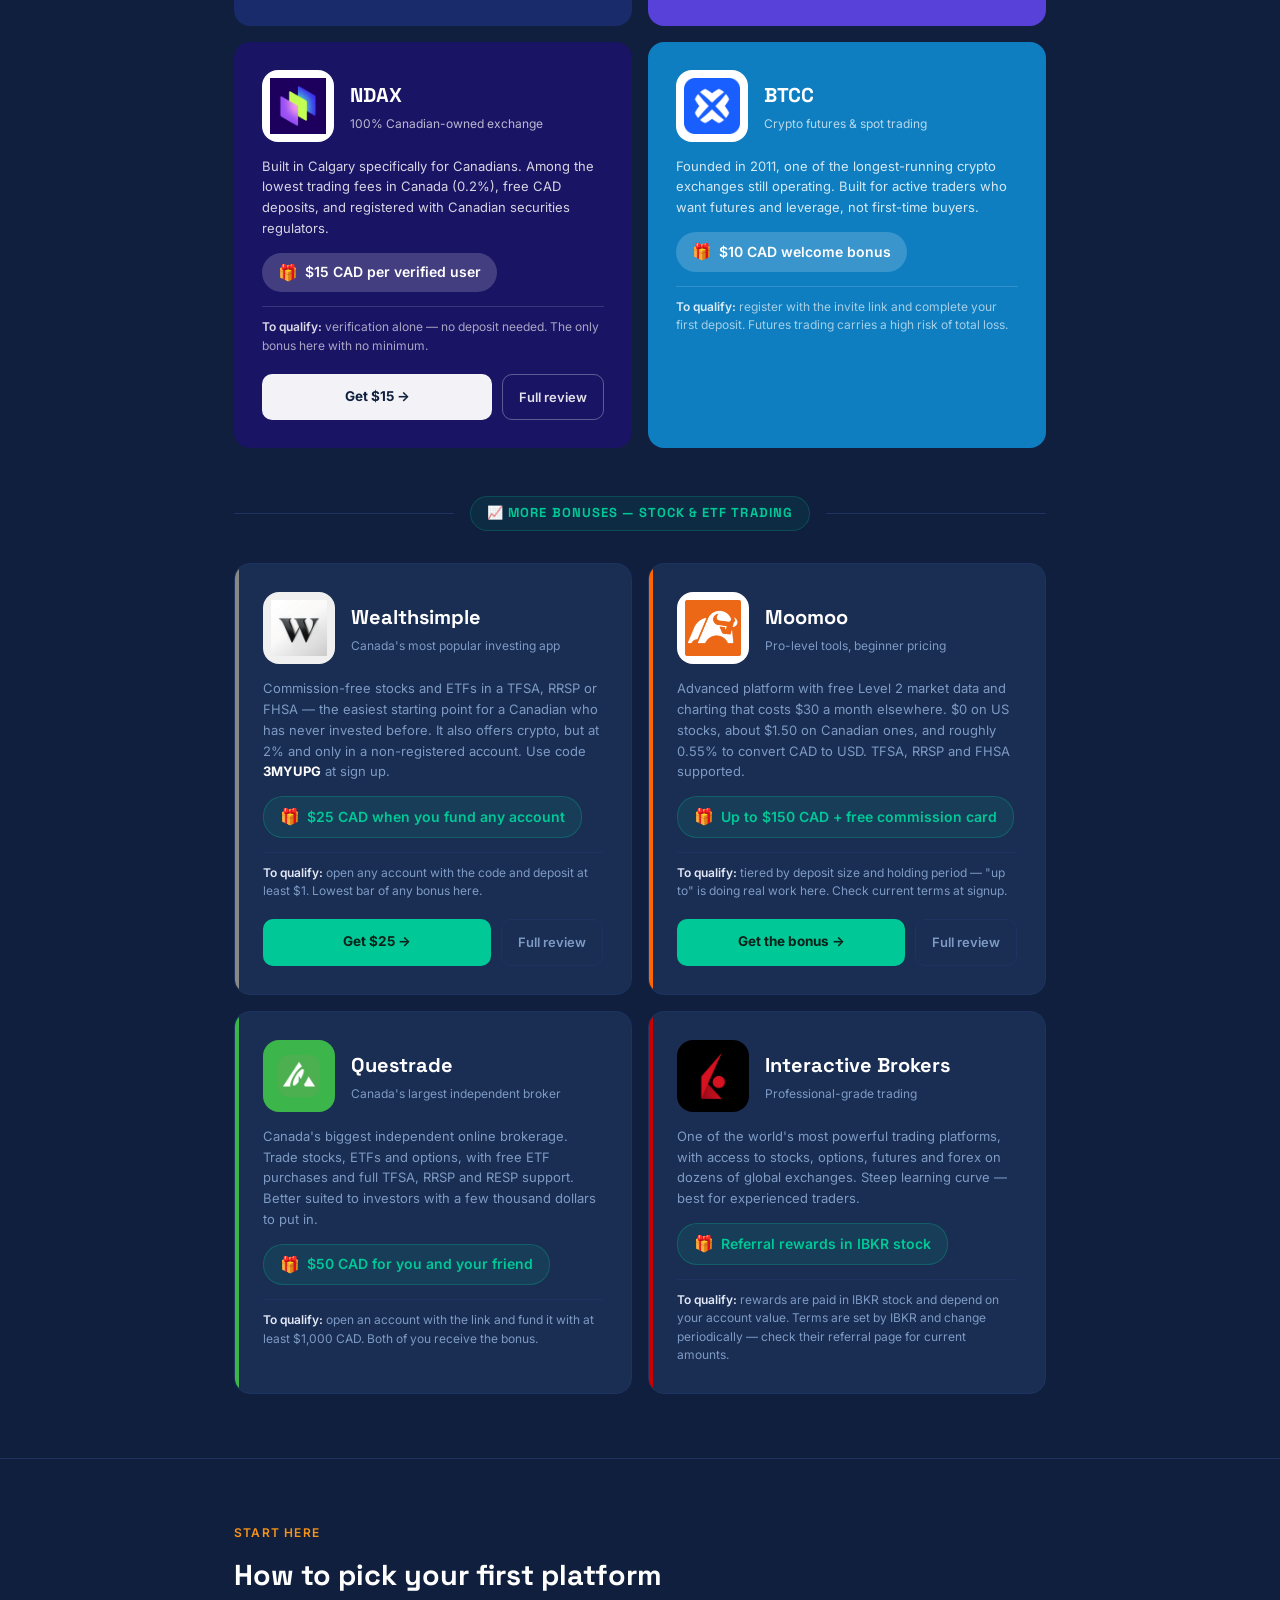
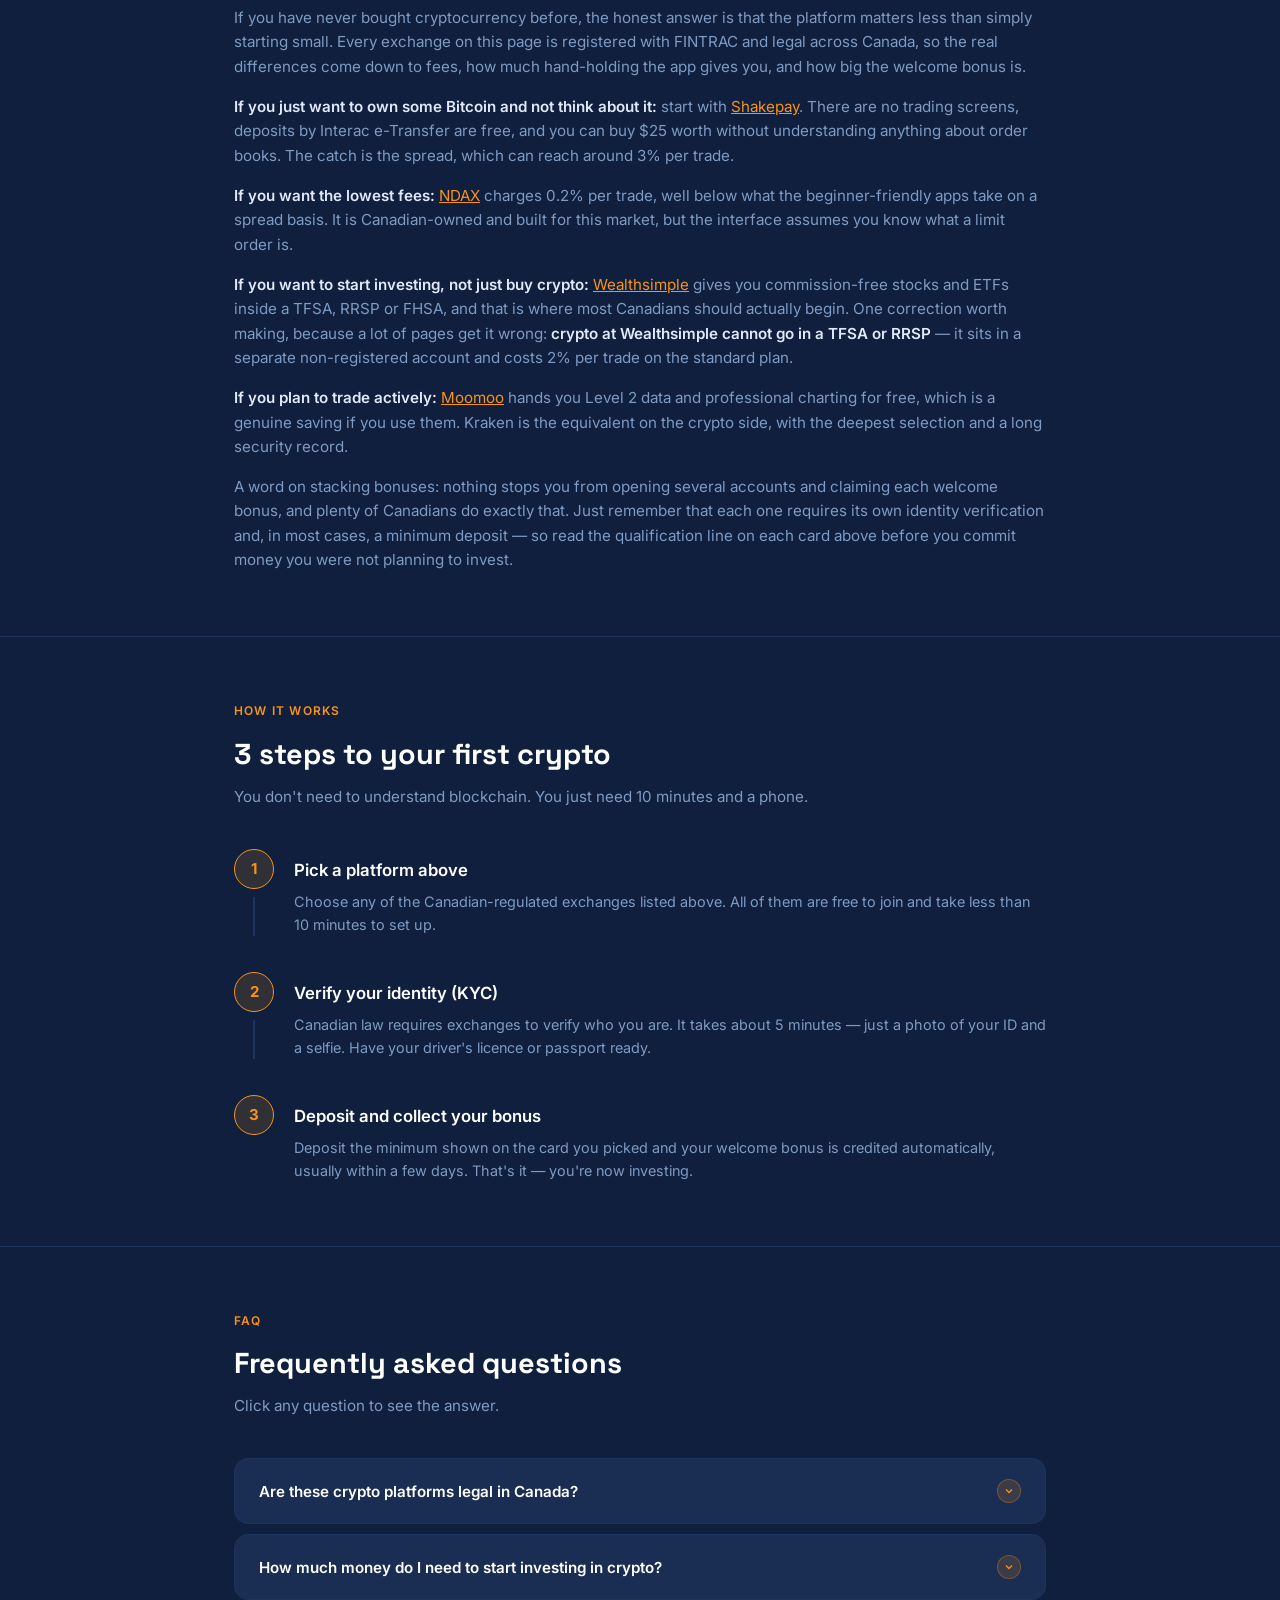
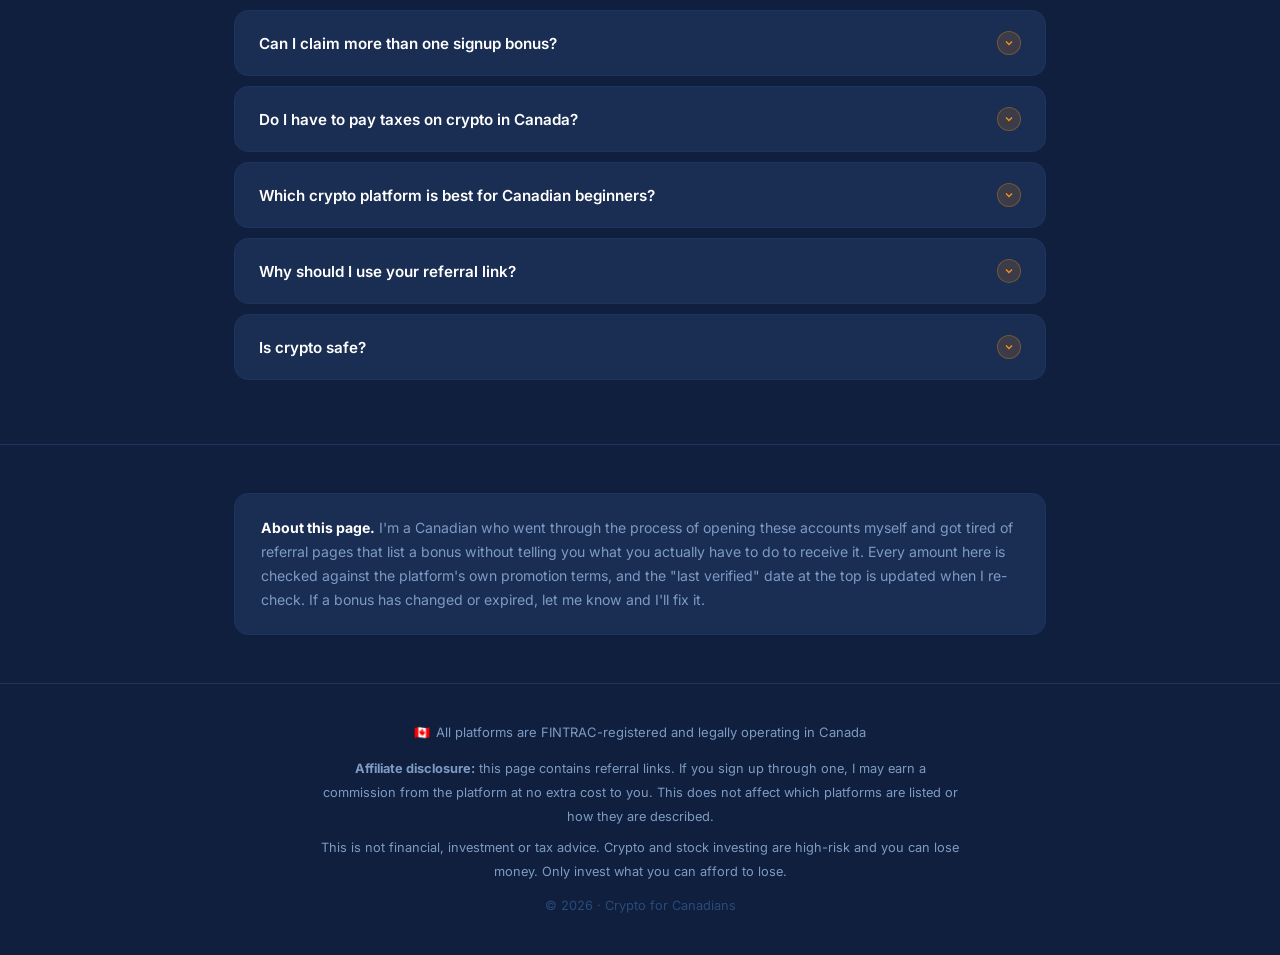
==== commit 2170dd29: "Add files via upload" ====
--- a/index.html
+++ b/index.html
@@ -79,6 +79,17 @@
     .card-howto { font-size: 12px; color: rgba(255,255,255,0.62); line-height: 1.55; border-top: 1px solid rgba(255,255,255,0.14); padding-top: 11px; }
     .card-howto strong { color: rgba(255,255,255,0.85); font-weight: 600; }
 
+    /* CARD ACTIONS — primary referral CTA + internal link to the full review */
+    .card-actions { display: flex; gap: 10px; margin-top: auto; padding-top: 4px; flex-wrap: wrap; }
+    .card-cta { flex: 1 1 auto; min-width: 150px; text-align: center; background: rgba(255,255,255,0.95); color: #10203f; font-weight: 700; font-size: 13.5px; text-decoration: none; padding: 12px 18px; border-radius: 10px; transition: transform 0.15s; }
+    .card-cta:hover { transform: translateY(-1px); background: #fff; }
+    .card-review { text-align: center; color: rgba(255,255,255,0.88); font-size: 13px; font-weight: 600; text-decoration: none; padding: 12px 16px; border: 1px solid rgba(255,255,255,0.3); border-radius: 10px; transition: background 0.15s; }
+    .card-review:hover { background: rgba(255,255,255,0.12); }
+    .trading-card .card-cta { background: var(--green); color: #0a2219; }
+    .trading-card .card-cta:hover { background: #19dba9; }
+    .trading-card .card-review { color: var(--muted); border-color: var(--border); }
+    .trading-card .card-review:hover { background: rgba(255,255,255,0.05); color: var(--text); }
+
     /* TRADING DIVIDER */
     .trading-divider { display: flex; align-items: center; gap: 16px; margin-bottom: 32px; margin-top: 48px; }
     .trading-divider::before, .trading-divider::after { content: ''; flex: 1; height: 1px; background: var(--border); }
@@ -167,15 +178,19 @@
 
     <div class="cards-grid">
 
-      <a class="platform-card" href="https://shakepay.me/r/RV6U7EG" target="_blank" rel="sponsored noopener" style="background:#1B9DD9;">
+      <div class="platform-card" style="background:#1B9DD9;">
         <div class="card-header">
           <div class="card-logo-box"><img src="shakepay.png" alt="Shakepay logo" loading="lazy"/></div>
           <div><p class="card-title">Shakepay</p><p class="card-tagline">Easiest for complete beginners</p></div>
         </div>
-        <p class="card-desc">The simplest way to buy Bitcoin in Canada. No trading screens, no order books — just buy and hold. Free Interac e-Transfer deposits and withdrawals.</p>
+        <p class="card-desc">The simplest way to buy Bitcoin in Canada. No trading screens, no order books — just buy and hold. Free Interac e-Transfer deposits and withdrawals. Bitcoin and Ethereum only.</p>
         <div class="card-bonus">🎁 <span>$30 in Bitcoin when you join</span></div>
         <p class="card-howto"><strong>To qualify:</strong> sign up with the link, verify your ID, then buy or sell at least $100 CAD of crypto. Bonus pays out in Bitcoin.</p>
-      </a>
+        <div class="card-actions">
+          <a class="card-cta" href="https://shakepay.me/r/RV6U7EG" target="_blank" rel="sponsored noopener">Get $30 →</a>
+          <a class="card-review" href="shakepay-referral-code.html">Full review</a>
+        </div>
+      </div>
 
       <a class="platform-card" href="https://coinbase.com/join/FBKDXHK?src=android-link" target="_blank" rel="sponsored noopener" style="background:#0052FF;">
         <div class="card-header">
@@ -207,15 +222,19 @@
         <p class="card-howto"><strong>To qualify:</strong> the bonus scales with how much you trade in your first 30 days. Verify your account first, then fund it.</p>
       </a>
 
-      <a class="platform-card" href="https://ref.ndax.io/NLZU/h5djb6aa" target="_blank" rel="sponsored noopener" style="background:#1A1464;">
+      <div class="platform-card" style="background:#1A1464;">
         <div class="card-header">
           <div class="card-logo-box"><img src="ndax.png" alt="NDAX logo" loading="lazy"/></div>
           <div><p class="card-title">NDAX</p><p class="card-tagline">100% Canadian-owned exchange</p></div>
         </div>
         <p class="card-desc">Built in Calgary specifically for Canadians. Among the lowest trading fees in Canada (0.2%), free CAD deposits, and registered with Canadian securities regulators.</p>
         <div class="card-bonus">🎁 <span>$15 CAD per verified user</span></div>
-        <p class="card-howto"><strong>To qualify:</strong> sign up through the link and complete full identity verification. Bonus credits to your CAD wallet.</p>
-      </a>
+        <p class="card-howto"><strong>To qualify:</strong> verification alone — no deposit needed. The only bonus here with no minimum.</p>
+        <div class="card-actions">
+          <a class="card-cta" href="https://ref.ndax.io/NLZU/h5djb6aa" target="_blank" rel="sponsored noopener">Get $15 →</a>
+          <a class="card-review" href="ndax-referral-code.html">Full review</a>
+        </div>
+      </div>
 
       <a class="platform-card" href="https://btcc.com/invite/Uflbmy2" target="_blank" rel="sponsored noopener" style="background:#0E7EC0;">
         <div class="card-header">
@@ -236,7 +255,7 @@
 
     <div class="cards-grid">
 
-      <a class="trading-card ws" href="https://www.wealthsimple.com/invite/3MYUPG" target="_blank" rel="sponsored noopener">
+      <div class="trading-card ws">
         <div class="card-header">
           <div class="card-logo-box" style="background:#f0f0f0;">
             <img src="wealthsimple.png" alt="Wealthsimple logo" loading="lazy"/>
@@ -246,12 +265,16 @@
             <p class="card-tagline" style="color:var(--muted);">Canada's most popular investing app</p>
           </div>
         </div>
-        <p class="card-desc" style="color:var(--muted);">Buy stocks, ETFs and crypto commission-free, with TFSA, RRSP and FHSA accounts all supported. The easiest starting point for a Canadian who has never invested before. Use code <strong style="color:var(--white);">3MYUPG</strong> at sign up.</p>
+        <p class="card-desc" style="color:var(--muted);">Commission-free stocks and ETFs in a TFSA, RRSP or FHSA — the easiest starting point for a Canadian who has never invested before. It also offers crypto, but at 2% and only in a non-registered account. Use code <strong style="color:var(--white);">3MYUPG</strong> at sign up.</p>
         <div class="trading-bonus">🎁 <span>$25 CAD when you fund any account</span></div>
-        <p class="card-howto"><strong>To qualify:</strong> open any account with the code and deposit at least $1. Bonus is cash, deposited straight into your account.</p>
-      </a>
-
-      <a class="trading-card moo" href="https://www.moomoo.com/ca/events/referral?global_content=%7B%22promote_id%22%3A14334%2C%22sub_promote_id%22%3A1%2C%22invite%22%3A76715117%7D" target="_blank" rel="sponsored noopener">
+        <p class="card-howto"><strong>To qualify:</strong> open any account with the code and deposit at least $1. Lowest bar of any bonus here.</p>
+        <div class="card-actions">
+          <a class="card-cta" href="https://www.wealthsimple.com/invite/3MYUPG" target="_blank" rel="sponsored noopener">Get $25 →</a>
+          <a class="card-review" href="wealthsimple-referral-code.html">Full review</a>
+        </div>
+      </div>
+
+      <div class="trading-card moo">
         <div class="card-header">
           <div class="card-logo-box" style="background:#ffffff;">
             <img src="moomoo.png" alt="Moomoo logo" loading="lazy"/>
@@ -261,10 +284,14 @@
             <p class="card-tagline" style="color:var(--muted);">Pro-level tools, beginner pricing</p>
           </div>
         </div>
-        <p class="card-desc" style="color:var(--muted);">Advanced trading platform with Level 2 market data, real-time charts and $0 currency conversion on US stocks — which saves real money if you buy American ETFs. TFSA and RRSP supported.</p>
+        <p class="card-desc" style="color:var(--muted);">Advanced platform with free Level 2 market data and charting that costs $30 a month elsewhere. $0 on US stocks, about $1.50 on Canadian ones, and roughly 0.55% to convert CAD to USD. TFSA, RRSP and FHSA supported.</p>
         <div class="trading-bonus">🎁 <span>Up to $150 CAD + free commission card</span></div>
-        <p class="card-howto"><strong>To qualify:</strong> the bonus is tiered by deposit size and how long you hold the funds. Check the current promo terms on the signup page.</p>
-      </a>
+        <p class="card-howto"><strong>To qualify:</strong> tiered by deposit size and holding period — "up to" is doing real work here. Check current terms at signup.</p>
+        <div class="card-actions">
+          <a class="card-cta" href="https://www.moomoo.com/ca/events/referral?global_content=%7B%22promote_id%22%3A14334%2C%22sub_promote_id%22%3A1%2C%22invite%22%3A76715117%7D" target="_blank" rel="sponsored noopener">Get the bonus →</a>
+          <a class="card-review" href="moomoo-referral-code.html">Full review</a>
+        </div>
+      </div>
 
       <a class="trading-card qt" href="https://start.questrade.com/?oaa_promo=626130488496851&amp;s_cid=RAF14_share_link_refer_a_friend_email&amp;utm_medium=share_link&amp;utm_source=refer_a_friend&amp;utm_campaign=RAF14&amp;utm_content=personalized_link" target="_blank" rel="sponsored noopener">
         <div class="card-header">
@@ -307,10 +334,10 @@
     <h2>How to pick your first platform</h2>
     <div class="prose">
       <p>If you have never bought cryptocurrency before, the honest answer is that the platform matters less than simply starting small. Every exchange on this page is registered with FINTRAC and legal across Canada, so the real differences come down to fees, how much hand-holding the app gives you, and how big the welcome bonus is.</p>
-      <p><strong>If you just want to own some Bitcoin and not think about it:</strong> start with Shakepay. There are no trading screens, deposits by Interac e-Transfer are free, and you can buy $25 worth without understanding anything about order books.</p>
-      <p><strong>If you want the lowest fees:</strong> NDAX charges 0.2% per trade, which is well below what the beginner-friendly apps charge on a spread basis. It is Canadian-owned and built for this market, but the interface assumes you know what a limit order is.</p>
-      <p><strong>If you want crypto and stocks in one place:</strong> Wealthsimple holds both, commission-free, inside a TFSA. The crypto fees are higher than a dedicated exchange, but having everything in one registered account is worth a lot for most people.</p>
-      <p><strong>If you plan to trade actively:</strong> Kraken has the deepest selection and a long security track record. Moomoo and Questrade are the equivalents on the stock side.</p>
+      <p><strong>If you just want to own some Bitcoin and not think about it:</strong> start with <a href="shakepay-referral-code.html">Shakepay</a>. There are no trading screens, deposits by Interac e-Transfer are free, and you can buy $25 worth without understanding anything about order books. The catch is the spread, which can reach around 3% per trade.</p>
+      <p><strong>If you want the lowest fees:</strong> <a href="ndax-referral-code.html">NDAX</a> charges 0.2% per trade, well below what the beginner-friendly apps take on a spread basis. It is Canadian-owned and built for this market, but the interface assumes you know what a limit order is.</p>
+      <p><strong>If you want to start investing, not just buy crypto:</strong> <a href="wealthsimple-referral-code.html">Wealthsimple</a> gives you commission-free stocks and ETFs inside a TFSA, RRSP or FHSA, and that is where most Canadians should actually begin. One correction worth making, because a lot of pages get it wrong: <strong>crypto at Wealthsimple cannot go in a TFSA or RRSP</strong> — it sits in a separate non-registered account and costs 2% per trade on the standard plan.</p>
+      <p><strong>If you plan to trade actively:</strong> <a href="moomoo-referral-code.html">Moomoo</a> hands you Level 2 data and professional charting for free, which is a genuine saving if you use them. Kraken is the equivalent on the crypto side, with the deepest selection and a long security record.</p>
       <p>A word on stacking bonuses: nothing stops you from opening several accounts and claiming each welcome bonus, and plenty of Canadians do exactly that. Just remember that each one requires its own identity verification and, in most cases, a minimum deposit — so read the qualification line on each card above before you commit money you were not planning to invest.</p>
     </div>
   </section>
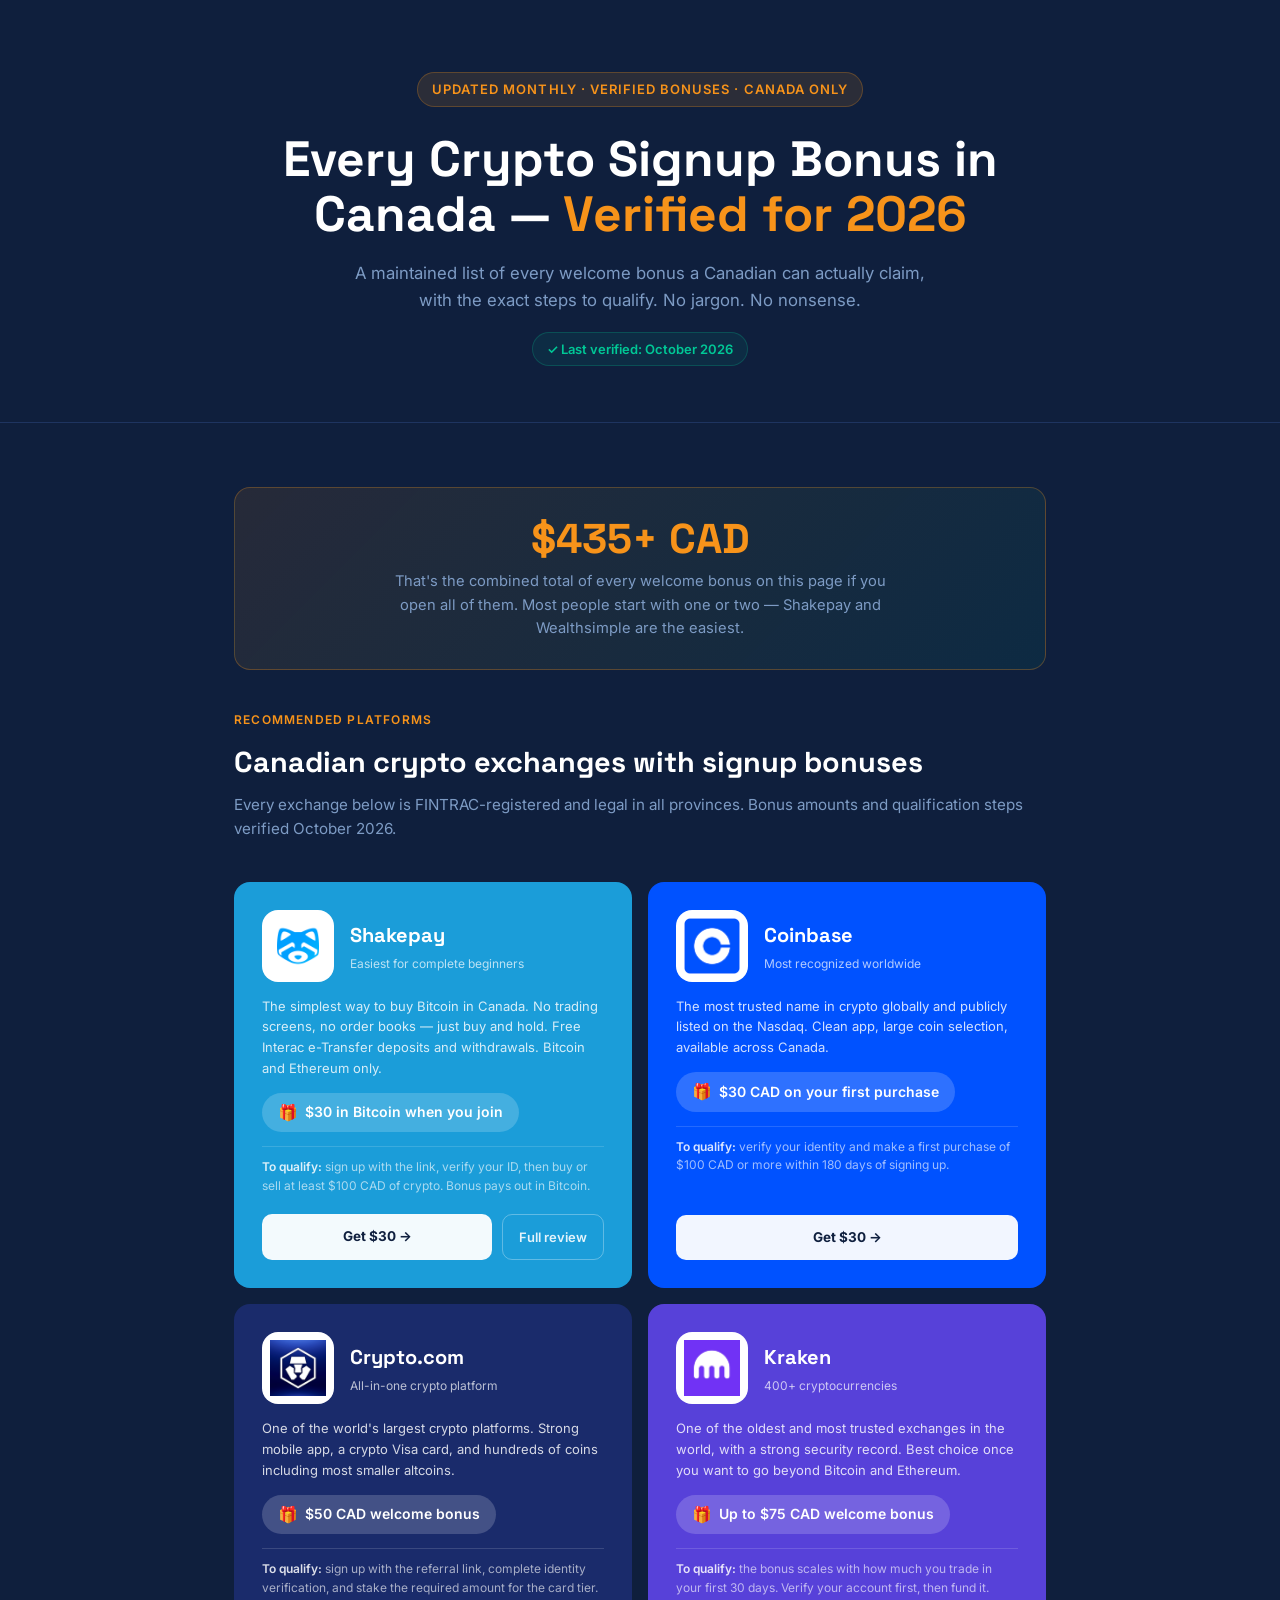
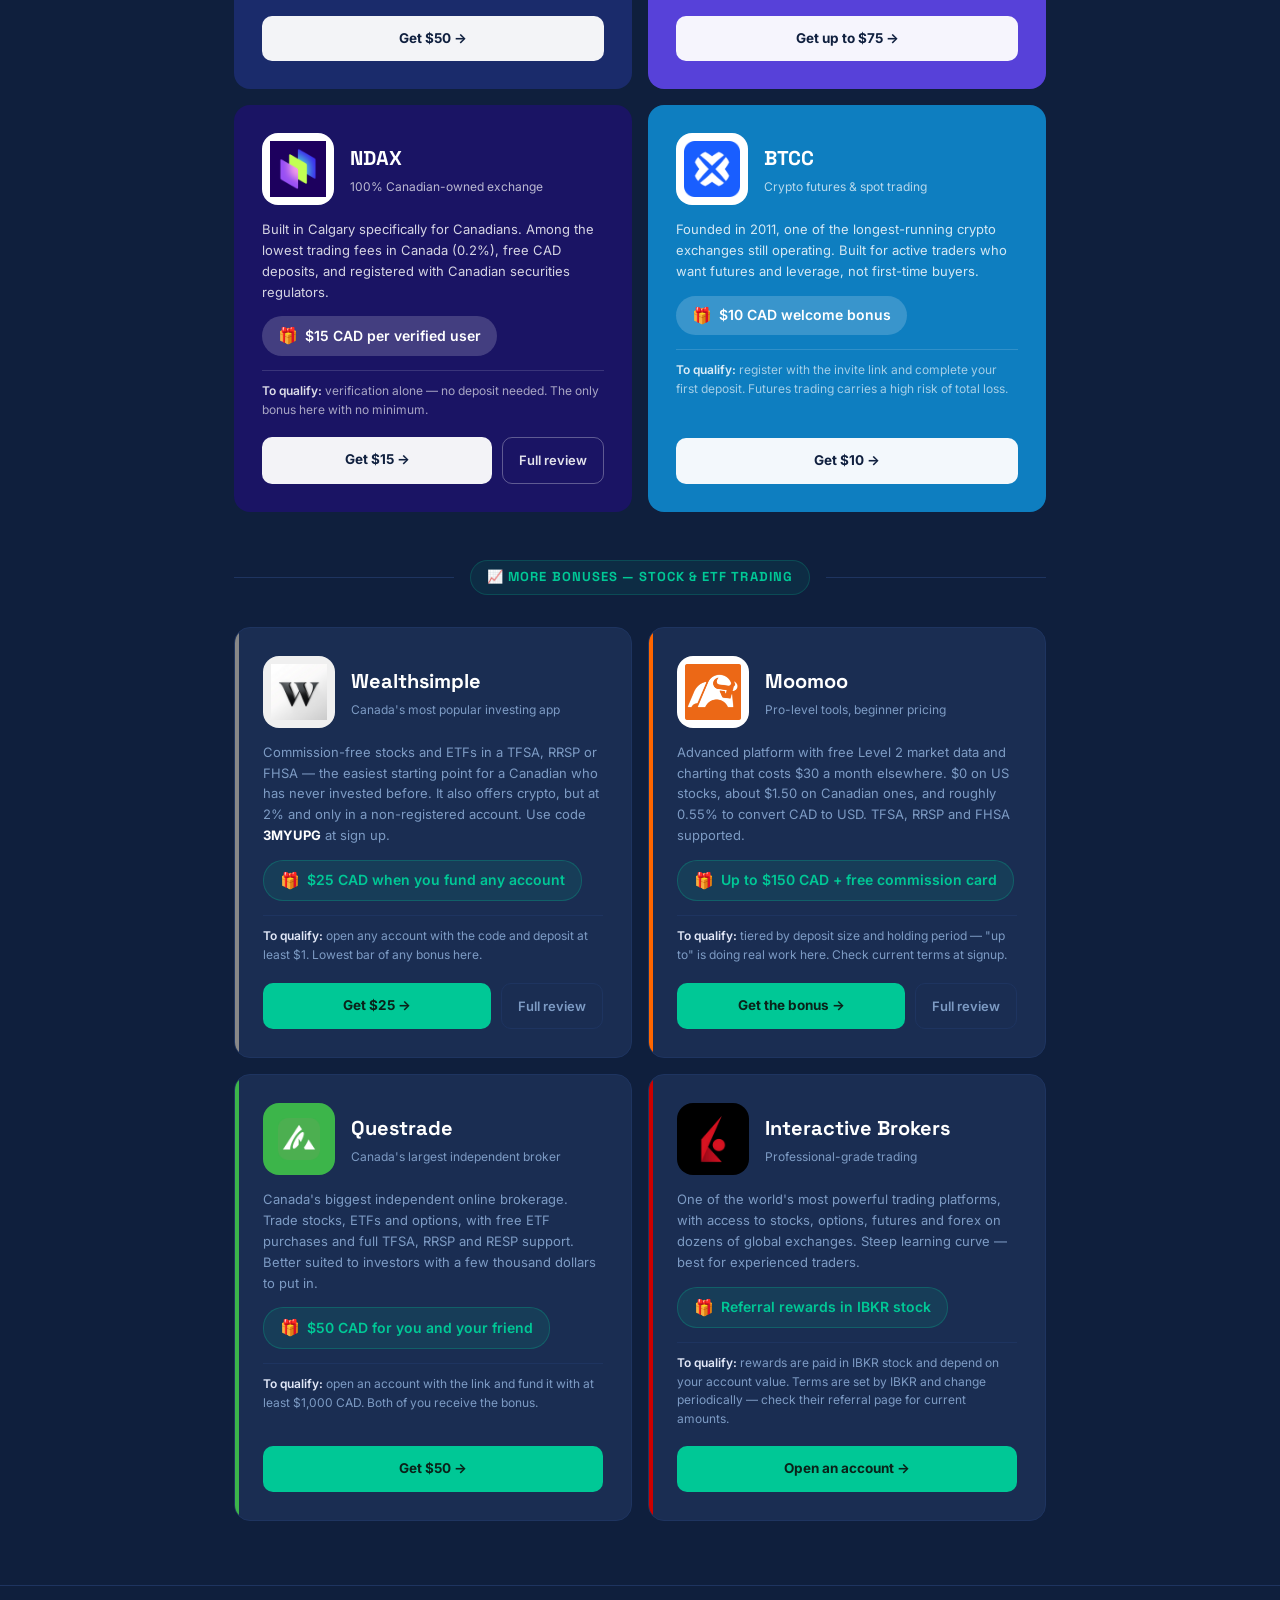
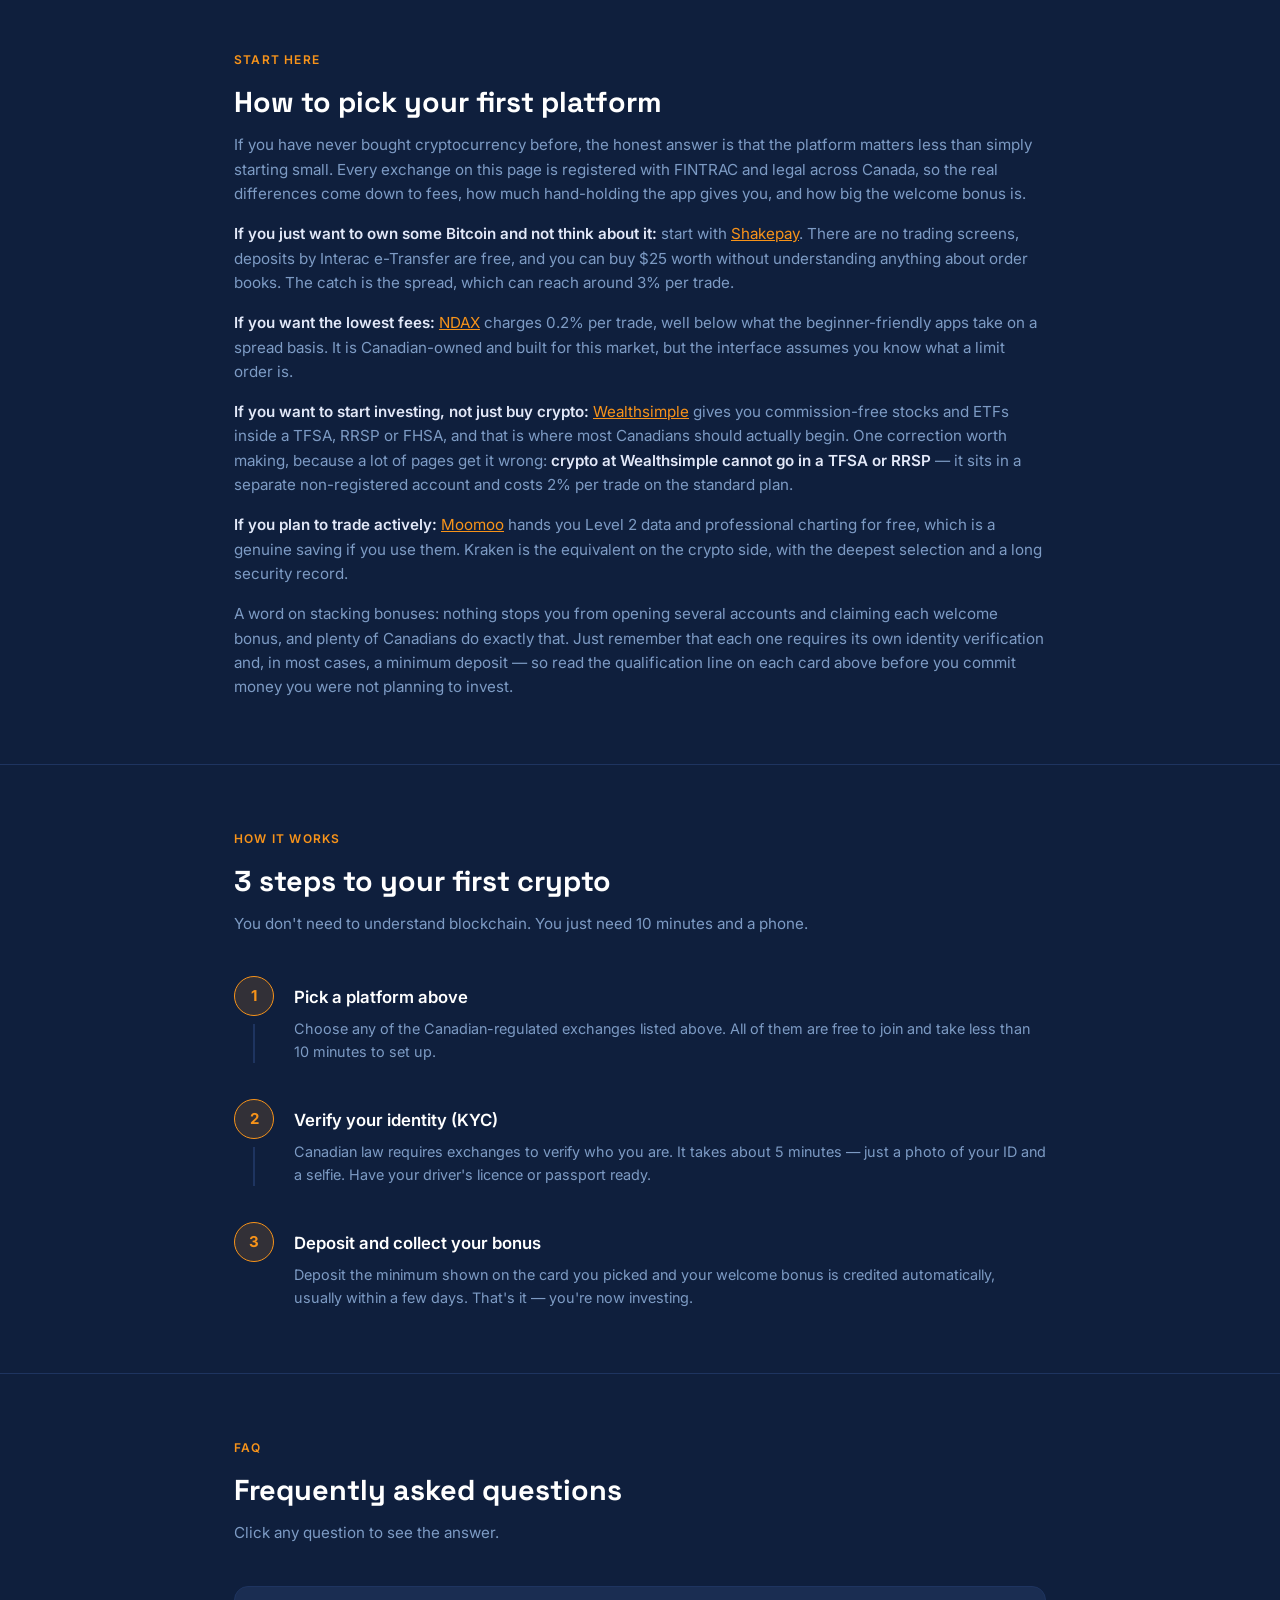
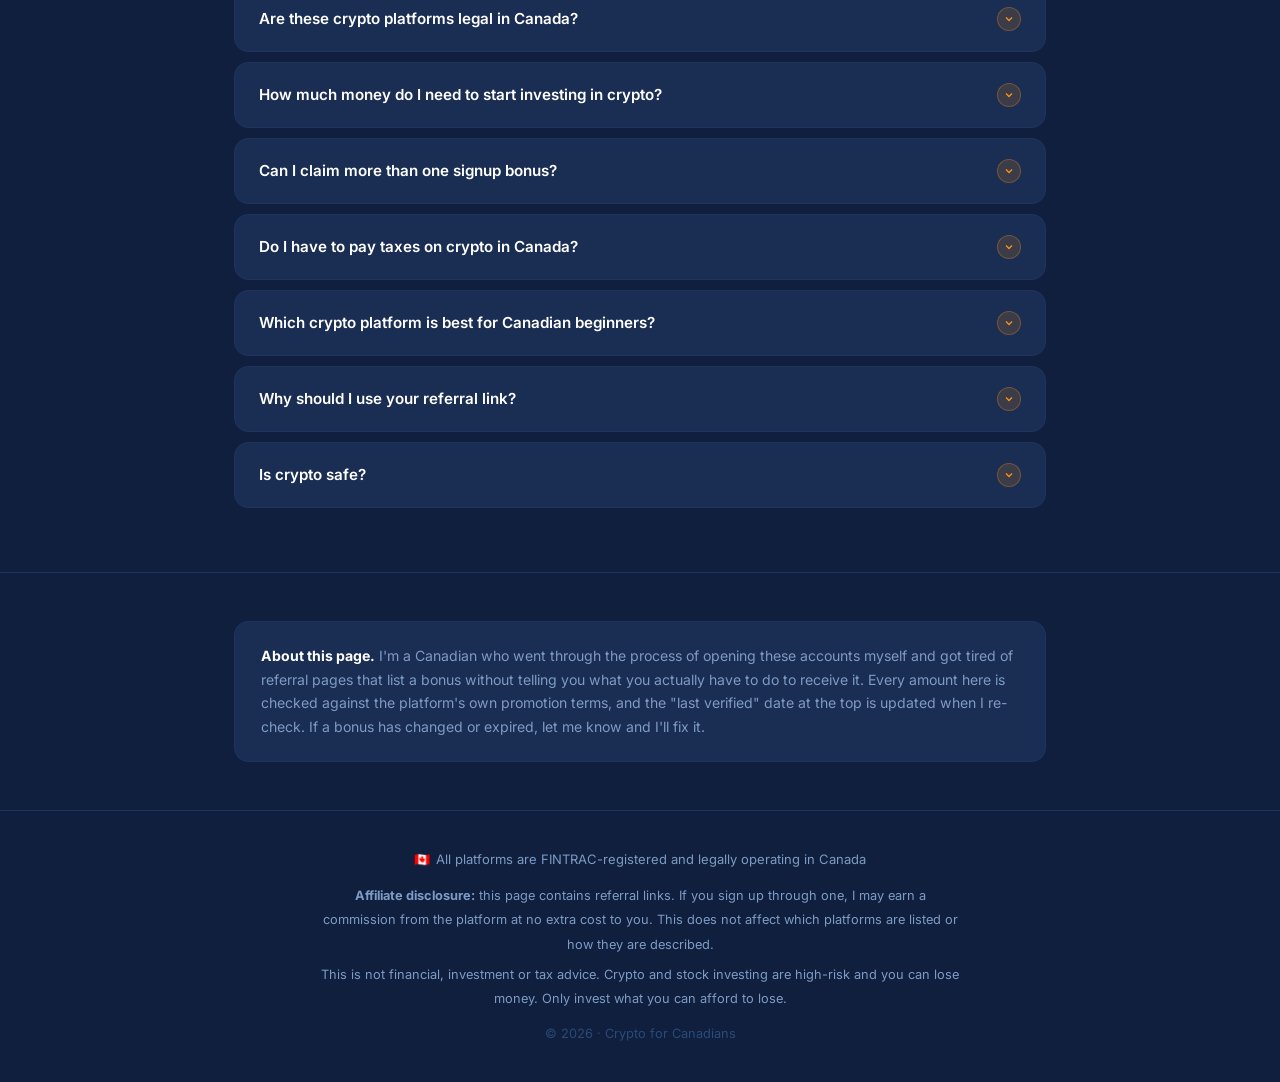
==== commit 21d26834: "Add files via upload" ====
--- a/index.html
+++ b/index.html
@@ -174,7 +174,7 @@
 
     <div class="section-label">Recommended platforms</div>
     <h2>Canadian crypto exchanges with signup bonuses</h2>
-    <p class="section-desc">Every exchange below is FINTRAC-registered and legal in all provinces. Bonus amounts and qualification steps verified October 2026 — tap any card to sign up.</p>
+    <p class="section-desc">Every exchange below is FINTRAC-registered and legal in all provinces. Bonus amounts and qualification steps verified October 2026.</p>
 
     <div class="cards-grid">
 
@@ -192,7 +192,7 @@
         </div>
       </div>
 
-      <a class="platform-card" href="https://coinbase.com/join/FBKDXHK?src=android-link" target="_blank" rel="sponsored noopener" style="background:#0052FF;">
+      <div class="platform-card" style="background:#0052FF;">
         <div class="card-header">
           <div class="card-logo-box"><img src="coinbase.png" alt="Coinbase logo" loading="lazy"/></div>
           <div><p class="card-title">Coinbase</p><p class="card-tagline">Most recognized worldwide</p></div>
@@ -200,9 +200,12 @@
         <p class="card-desc">The most trusted name in crypto globally and publicly listed on the Nasdaq. Clean app, large coin selection, available across Canada.</p>
         <div class="card-bonus">🎁 <span>$30 CAD on your first purchase</span></div>
         <p class="card-howto"><strong>To qualify:</strong> verify your identity and make a first purchase of $100 CAD or more within 180 days of signing up.</p>
-      </a>
-
-      <a class="platform-card" href="https://crypto.com/app/fdf6hh8ufr" target="_blank" rel="sponsored noopener" style="background:#1A2B6B;">
+        <div class="card-actions">
+          <a class="card-cta" href="https://coinbase.com/join/FBKDXHK?src=android-link" target="_blank" rel="sponsored noopener">Get $30 →</a>
+        </div>
+      </div>
+
+      <div class="platform-card" style="background:#1A2B6B;">
         <div class="card-header">
           <div class="card-logo-box"><img src="cryptodotcom.png" alt="Crypto.com logo" loading="lazy"/></div>
           <div><p class="card-title">Crypto.com</p><p class="card-tagline">All-in-one crypto platform</p></div>
@@ -210,9 +213,12 @@
         <p class="card-desc">One of the world's largest crypto platforms. Strong mobile app, a crypto Visa card, and hundreds of coins including most smaller altcoins.</p>
         <div class="card-bonus">🎁 <span>$50 CAD welcome bonus</span></div>
         <p class="card-howto"><strong>To qualify:</strong> sign up with the referral link, complete identity verification, and stake the required amount for the card tier.</p>
-      </a>
-
-      <a class="platform-card" href="https://proinvite.kraken.com/9f1e/6l5p5yu6" target="_blank" rel="sponsored noopener" style="background:#5741D9;">
+        <div class="card-actions">
+          <a class="card-cta" href="https://crypto.com/app/fdf6hh8ufr" target="_blank" rel="sponsored noopener">Get $50 →</a>
+        </div>
+      </div>
+
+      <div class="platform-card" style="background:#5741D9;">
         <div class="card-header">
           <div class="card-logo-box"><img src="kraken.png" alt="Kraken logo" loading="lazy"/></div>
           <div><p class="card-title">Kraken</p><p class="card-tagline">400+ cryptocurrencies</p></div>
@@ -220,7 +226,10 @@
         <p class="card-desc">One of the oldest and most trusted exchanges in the world, with a strong security record. Best choice once you want to go beyond Bitcoin and Ethereum.</p>
         <div class="card-bonus">🎁 <span>Up to $75 CAD welcome bonus</span></div>
         <p class="card-howto"><strong>To qualify:</strong> the bonus scales with how much you trade in your first 30 days. Verify your account first, then fund it.</p>
-      </a>
+        <div class="card-actions">
+          <a class="card-cta" href="https://proinvite.kraken.com/9f1e/6l5p5yu6" target="_blank" rel="sponsored noopener">Get up to $75 →</a>
+        </div>
+      </div>
 
       <div class="platform-card" style="background:#1A1464;">
         <div class="card-header">
@@ -236,7 +245,7 @@
         </div>
       </div>
 
-      <a class="platform-card" href="https://btcc.com/invite/Uflbmy2" target="_blank" rel="sponsored noopener" style="background:#0E7EC0;">
+      <div class="platform-card" style="background:#0E7EC0;">
         <div class="card-header">
           <div class="card-logo-box"><img src="btcc.png" alt="BTCC logo" loading="lazy"/></div>
           <div><p class="card-title">BTCC</p><p class="card-tagline">Crypto futures & spot trading</p></div>
@@ -244,7 +253,10 @@
         <p class="card-desc">Founded in 2011, one of the longest-running crypto exchanges still operating. Built for active traders who want futures and leverage, not first-time buyers.</p>
         <div class="card-bonus">🎁 <span>$10 CAD welcome bonus</span></div>
         <p class="card-howto"><strong>To qualify:</strong> register with the invite link and complete your first deposit. Futures trading carries a high risk of total loss.</p>
-      </a>
+        <div class="card-actions">
+          <a class="card-cta" href="https://btcc.com/invite/Uflbmy2" target="_blank" rel="sponsored noopener">Get $10 →</a>
+        </div>
+      </div>
 
     </div>
 
@@ -293,7 +305,7 @@
         </div>
       </div>
 
-      <a class="trading-card qt" href="https://start.questrade.com/?oaa_promo=626130488496851&amp;s_cid=RAF14_share_link_refer_a_friend_email&amp;utm_medium=share_link&amp;utm_source=refer_a_friend&amp;utm_campaign=RAF14&amp;utm_content=personalized_link" target="_blank" rel="sponsored noopener">
+      <div class="trading-card qt">
         <div class="card-header">
           <div class="card-logo-box" style="background:#3cb54a;">
             <img src="questrade.png" alt="Questrade logo" loading="lazy"/>
@@ -306,9 +318,12 @@
         <p class="card-desc" style="color:var(--muted);">Canada's biggest independent online brokerage. Trade stocks, ETFs and options, with free ETF purchases and full TFSA, RRSP and RESP support. Better suited to investors with a few thousand dollars to put in.</p>
         <div class="trading-bonus">🎁 <span>$50 CAD for you and your friend</span></div>
         <p class="card-howto"><strong>To qualify:</strong> open an account with the link and fund it with at least $1,000 CAD. Both of you receive the bonus.</p>
-      </a>
-
-      <a class="trading-card ibkr" href="https://ibkr.com/referral/juan8609" target="_blank" rel="sponsored noopener">
+        <div class="card-actions">
+          <a class="card-cta" href="https://start.questrade.com/?oaa_promo=626130488496851&amp;s_cid=RAF14_share_link_refer_a_friend_email&amp;utm_medium=share_link&amp;utm_source=refer_a_friend&amp;utm_campaign=RAF14&amp;utm_content=personalized_link" target="_blank" rel="sponsored noopener">Get $50 →</a>
+        </div>
+      </div>
+
+      <div class="trading-card ibkr">
         <div class="card-header">
           <div class="card-logo-box" style="background:#000000;">
             <img src="interactivebrokers.png" alt="Interactive Brokers logo" loading="lazy"/>
@@ -321,7 +336,10 @@
         <p class="card-desc" style="color:var(--muted);">One of the world's most powerful trading platforms, with access to stocks, options, futures and forex on dozens of global exchanges. Steep learning curve — best for experienced traders.</p>
         <div class="trading-bonus">🎁 <span>Referral rewards in IBKR stock</span></div>
         <p class="card-howto"><strong>To qualify:</strong> rewards are paid in IBKR stock and depend on your account value. Terms are set by IBKR and change periodically — check their referral page for current amounts.</p>
-      </a>
+        <div class="card-actions">
+          <a class="card-cta" href="https://ibkr.com/referral/juan8609" target="_blank" rel="sponsored noopener">Open an account →</a>
+        </div>
+      </div>
 
     </div>
   </section>
